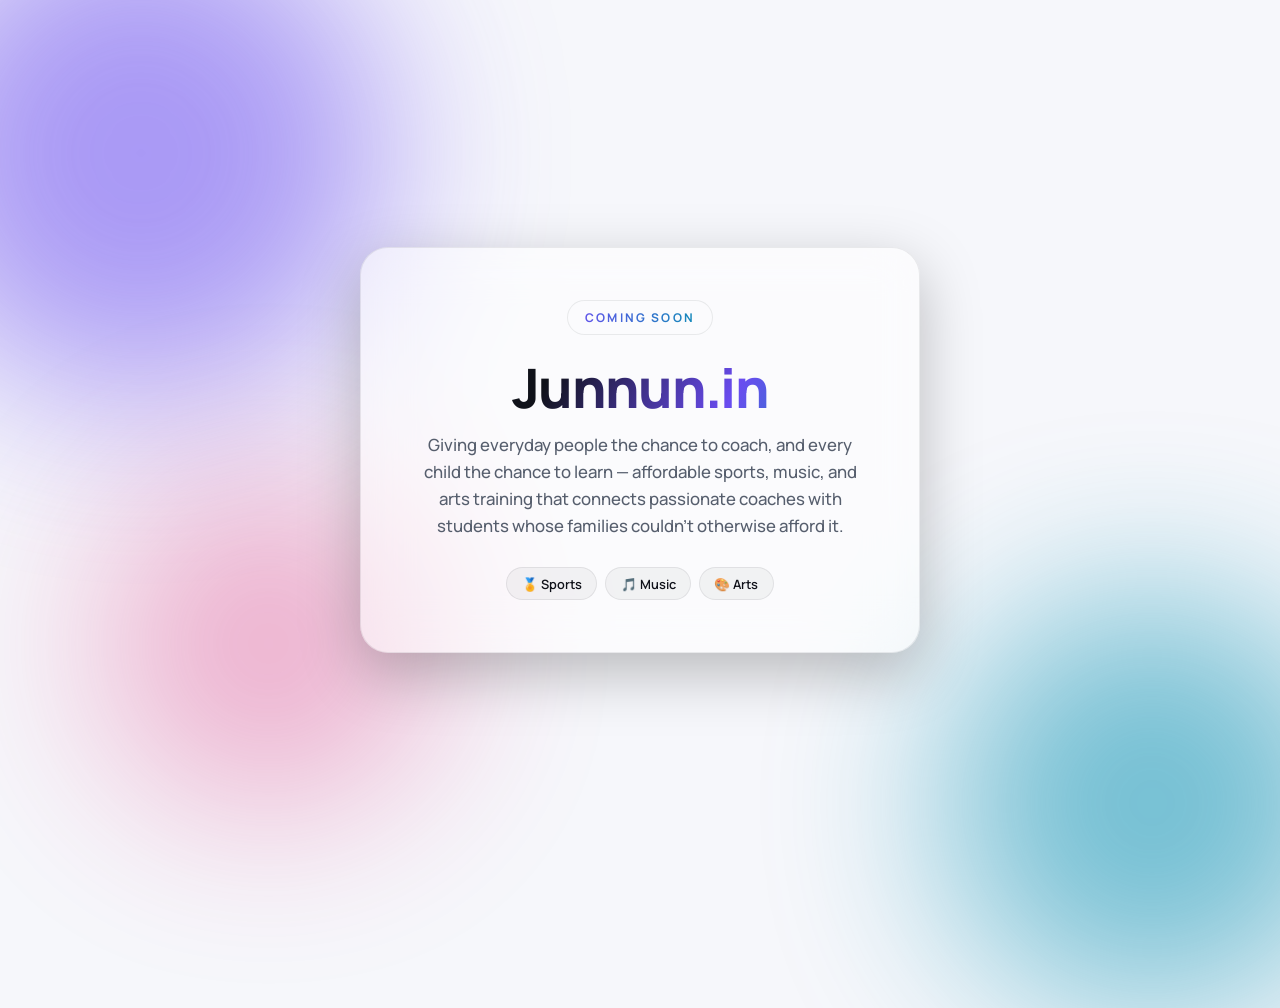
==== index.html @ a6060303 "Broaden mission statement to include coach opportunity, not just student access" ====
<!DOCTYPE html>
<html lang="en">
<head>
<meta charset="UTF-8">
<meta name="viewport" content="width=device-width, initial-scale=1.0">
<title>Junnun.in — Coming Soon</title>
<meta name="description" content="Junnun.in connects coaches with students for affordable sports, music, and arts training — making quality coaching accessible for every child.">
<link rel="preconnect" href="https://fonts.googleapis.com">
<link rel="preconnect" href="https://fonts.gstatic.com" crossorigin>
<link href="https://fonts.googleapis.com/css2?family=Manrope:wght@400;500;600;700;800&display=swap" rel="stylesheet">
<style>
  :root {
    --bg: #08090d;
    --fg: #f5f6fa;
    --muted: #9aa0ae;
    --card-bg: rgba(255, 255, 255, 0.05);
    --card-border: rgba(255, 255, 255, 0.12);
    --accent-a: #7c5cff;
    --accent-b: #22d3ee;
    --accent-c: #f472b6;
  }

  @media (prefers-color-scheme: light) {
    :root {
      --bg: #f6f7fb;
      --fg: #10121a;
      --muted: #565e6d;
      --card-bg: rgba(255, 255, 255, 0.55);
      --card-border: rgba(16, 18, 26, 0.08);
      --accent-a: #6a4cf0;
      --accent-b: #0891b2;
      --accent-c: #db2777;
    }
  }

  * { box-sizing: border-box; margin: 0; padding: 0; }

  html, body {
    height: 100%;
  }

  body {
    position: relative;
    overflow: hidden;
    display: flex;
    align-items: center;
    justify-content: center;
    min-height: 100vh;
    background: var(--bg);
    color: var(--fg);
    font-family: "Manrope", -apple-system, BlinkMacSystemFont, "Segoe UI", Roboto, Helvetica, Arial, sans-serif;
    text-align: center;
    padding: 2rem;
  }

  .blob {
    position: absolute;
    border-radius: 50%;
    filter: blur(90px);
    opacity: 0.55;
    z-index: 0;
    animation: float 18s ease-in-out infinite;
  }

  .blob-1 {
    width: 38vw;
    height: 38vw;
    top: -10%;
    left: -8%;
    background: var(--accent-a);
    animation-delay: 0s;
  }

  .blob-2 {
    width: 32vw;
    height: 32vw;
    bottom: -12%;
    right: -6%;
    background: var(--accent-b);
    animation-delay: -6s;
  }

  .blob-3 {
    width: 26vw;
    height: 26vw;
    bottom: 10%;
    left: 8%;
    background: var(--accent-c);
    animation-delay: -12s;
    opacity: 0.35;
  }

  @keyframes float {
    0%, 100% { transform: translate(0, 0) scale(1); }
    33% { transform: translate(4%, 6%) scale(1.08); }
    66% { transform: translate(-3%, -4%) scale(0.95); }
  }

  .card {
    position: relative;
    z-index: 1;
    max-width: 560px;
    width: 100%;
    padding: clamp(2rem, 5vw, 3.25rem);
    border-radius: 28px;
    background: var(--card-bg);
    border: 1px solid var(--card-border);
    backdrop-filter: blur(24px);
    -webkit-backdrop-filter: blur(24px);
    box-shadow: 0 20px 60px rgba(0, 0, 0, 0.25);
  }

  .badge {
    display: inline-block;
    font-size: 0.75rem;
    font-weight: 700;
    letter-spacing: 0.18em;
    text-transform: uppercase;
    color: var(--fg);
    background: linear-gradient(90deg, var(--accent-a), var(--accent-b));
    -webkit-background-clip: text;
    background-clip: text;
    -webkit-text-fill-color: transparent;
    border: 1px solid var(--card-border);
    border-radius: 999px;
    padding: 0.5rem 1.1rem;
    margin-bottom: 1.5rem;
  }

  h1 {
    font-size: clamp(2.2rem, 6vw, 3.4rem);
    font-weight: 800;
    letter-spacing: -0.03em;
    line-height: 1.05;
    background: linear-gradient(120deg, var(--fg) 30%, var(--accent-a) 70%, var(--accent-b) 100%);
    -webkit-background-clip: text;
    background-clip: text;
    -webkit-text-fill-color: transparent;
    margin-bottom: 1rem;
  }

  .tagline {
    font-size: clamp(0.95rem, 2vw, 1.05rem);
    font-weight: 500;
    color: var(--muted);
    line-height: 1.6;
    max-width: 440px;
    margin: 0 auto 1.75rem;
  }

  .tags {
    display: flex;
    flex-wrap: wrap;
    gap: 0.5rem;
    justify-content: center;
  }

  .tag {
    font-size: 0.8rem;
    font-weight: 600;
    color: var(--fg);
    border: 1px solid var(--card-border);
    background: rgba(127, 127, 127, 0.08);
    border-radius: 999px;
    padding: 0.4rem 0.9rem;
  }
</style>
</head>
<body>
  <div class="blob blob-1"></div>
  <div class="blob blob-2"></div>
  <div class="blob blob-3"></div>

  <div class="card">
    <span class="badge">Coming Soon</span>
    <h1>Junnun.in</h1>
    <p class="tagline">
      Giving everyday people the chance to coach, and every child the chance to learn —
      affordable sports, music, and arts training that connects passionate coaches with
      students whose families couldn't otherwise afford it.
    </p>
    <div class="tags">
      <span class="tag">🏅 Sports</span>
      <span class="tag">🎵 Music</span>
      <span class="tag">🎨 Arts</span>
    </div>
  </div>
</body>
</html>
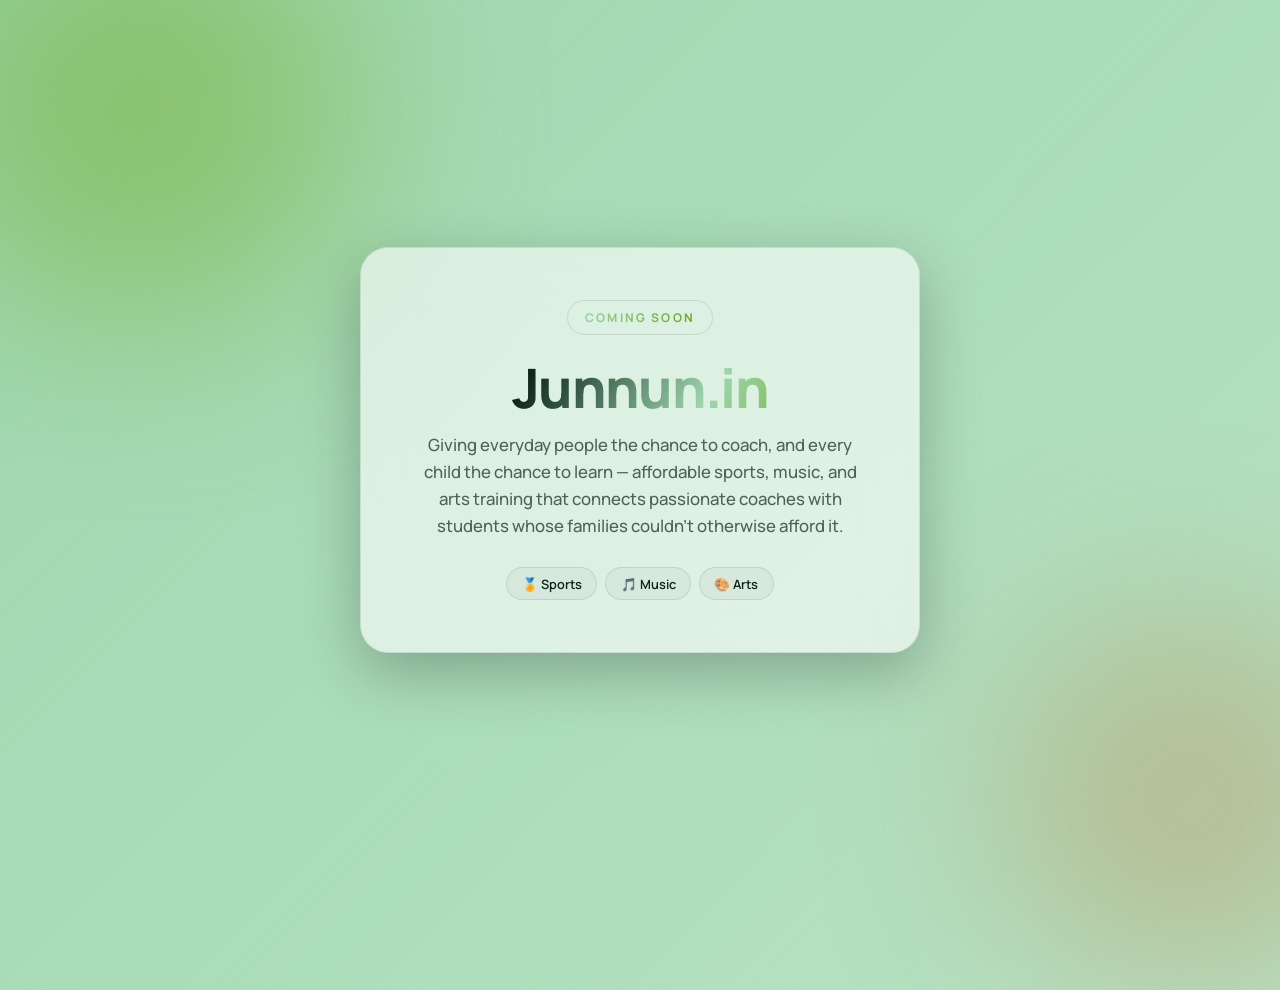
==== commit 687b887a: "Replace generic purple/pink palette with animated teal-green gradient" ====
--- a/index.html
+++ b/index.html
@@ -10,26 +10,30 @@
 <link href="https://fonts.googleapis.com/css2?family=Manrope:wght@400;500;600;700;800&display=swap" rel="stylesheet">
 <style>
   :root {
-    --bg: #08090d;
-    --fg: #f5f6fa;
-    --muted: #9aa0ae;
+    --bg-1: #03130f;
+    --bg-2: #0a3a2c;
+    --bg-3: #0f5c46;
+    --bg-4: #1a8f63;
+    --lime: #c3f53c;
+    --gold: #f2b705;
+    --fg: #f4faf6;
+    --muted: #9db8ab;
     --card-bg: rgba(255, 255, 255, 0.05);
-    --card-border: rgba(255, 255, 255, 0.12);
-    --accent-a: #7c5cff;
-    --accent-b: #22d3ee;
-    --accent-c: #f472b6;
+    --card-border: rgba(255, 255, 255, 0.14);
   }
 
   @media (prefers-color-scheme: light) {
     :root {
-      --bg: #f6f7fb;
-      --fg: #10121a;
-      --muted: #565e6d;
-      --card-bg: rgba(255, 255, 255, 0.55);
-      --card-border: rgba(16, 18, 26, 0.08);
-      --accent-a: #6a4cf0;
-      --accent-b: #0891b2;
-      --accent-c: #db2777;
+      --bg-1: #eef8f1;
+      --bg-2: #d8f0df;
+      --bg-3: #bfe6cc;
+      --bg-4: #9ed6ae;
+      --lime: #65a30d;
+      --gold: #b45309;
+      --fg: #0b2318;
+      --muted: #4c6357;
+      --card-bg: rgba(255, 255, 255, 0.6);
+      --card-border: rgba(11, 36, 27, 0.1);
     }
   }
 
@@ -46,54 +50,53 @@
     align-items: center;
     justify-content: center;
     min-height: 100vh;
-    background: var(--bg);
+    background: linear-gradient(-45deg, var(--bg-1), var(--bg-2), var(--bg-3), var(--bg-4));
+    background-size: 400% 400%;
+    animation: gradientFlow 16s ease infinite;
     color: var(--fg);
     font-family: "Manrope", -apple-system, BlinkMacSystemFont, "Segoe UI", Roboto, Helvetica, Arial, sans-serif;
     text-align: center;
     padding: 2rem;
   }
 
+  @keyframes gradientFlow {
+    0% { background-position: 0% 50%; }
+    50% { background-position: 100% 50%; }
+    100% { background-position: 0% 50%; }
+  }
+
   .blob {
     position: absolute;
     border-radius: 50%;
-    filter: blur(90px);
-    opacity: 0.55;
+    filter: blur(100px);
+    opacity: 0.4;
     z-index: 0;
-    animation: float 18s ease-in-out infinite;
+    animation: float 20s ease-in-out infinite;
   }
 
   .blob-1 {
-    width: 38vw;
-    height: 38vw;
-    top: -10%;
-    left: -8%;
-    background: var(--accent-a);
+    width: 34vw;
+    height: 34vw;
+    top: -12%;
+    left: -6%;
+    background: var(--lime);
     animation-delay: 0s;
   }
 
   .blob-2 {
-    width: 32vw;
-    height: 32vw;
-    bottom: -12%;
-    right: -6%;
-    background: var(--accent-b);
-    animation-delay: -6s;
-  }
-
-  .blob-3 {
-    width: 26vw;
-    height: 26vw;
-    bottom: 10%;
-    left: 8%;
-    background: var(--accent-c);
-    animation-delay: -12s;
-    opacity: 0.35;
+    width: 30vw;
+    height: 30vw;
+    bottom: -10%;
+    right: -8%;
+    background: var(--gold);
+    opacity: 0.25;
+    animation-delay: -8s;
   }
 
   @keyframes float {
     0%, 100% { transform: translate(0, 0) scale(1); }
-    33% { transform: translate(4%, 6%) scale(1.08); }
-    66% { transform: translate(-3%, -4%) scale(0.95); }
+    33% { transform: translate(5%, 7%) scale(1.1); }
+    66% { transform: translate(-4%, -5%) scale(0.93); }
   }
 
   .card {
@@ -117,7 +120,7 @@
     letter-spacing: 0.18em;
     text-transform: uppercase;
     color: var(--fg);
-    background: linear-gradient(90deg, var(--accent-a), var(--accent-b));
+    background: linear-gradient(90deg, var(--bg-4), var(--lime));
     -webkit-background-clip: text;
     background-clip: text;
     -webkit-text-fill-color: transparent;
@@ -132,7 +135,7 @@
     font-weight: 800;
     letter-spacing: -0.03em;
     line-height: 1.05;
-    background: linear-gradient(120deg, var(--fg) 30%, var(--accent-a) 70%, var(--accent-b) 100%);
+    background: linear-gradient(120deg, var(--fg) 25%, var(--bg-4) 65%, var(--lime) 100%);
     -webkit-background-clip: text;
     background-clip: text;
     -webkit-text-fill-color: transparent;
@@ -169,7 +172,6 @@
 <body>
   <div class="blob blob-1"></div>
   <div class="blob blob-2"></div>
-  <div class="blob blob-3"></div>
 
   <div class="card">
     <span class="badge">Coming Soon</span>
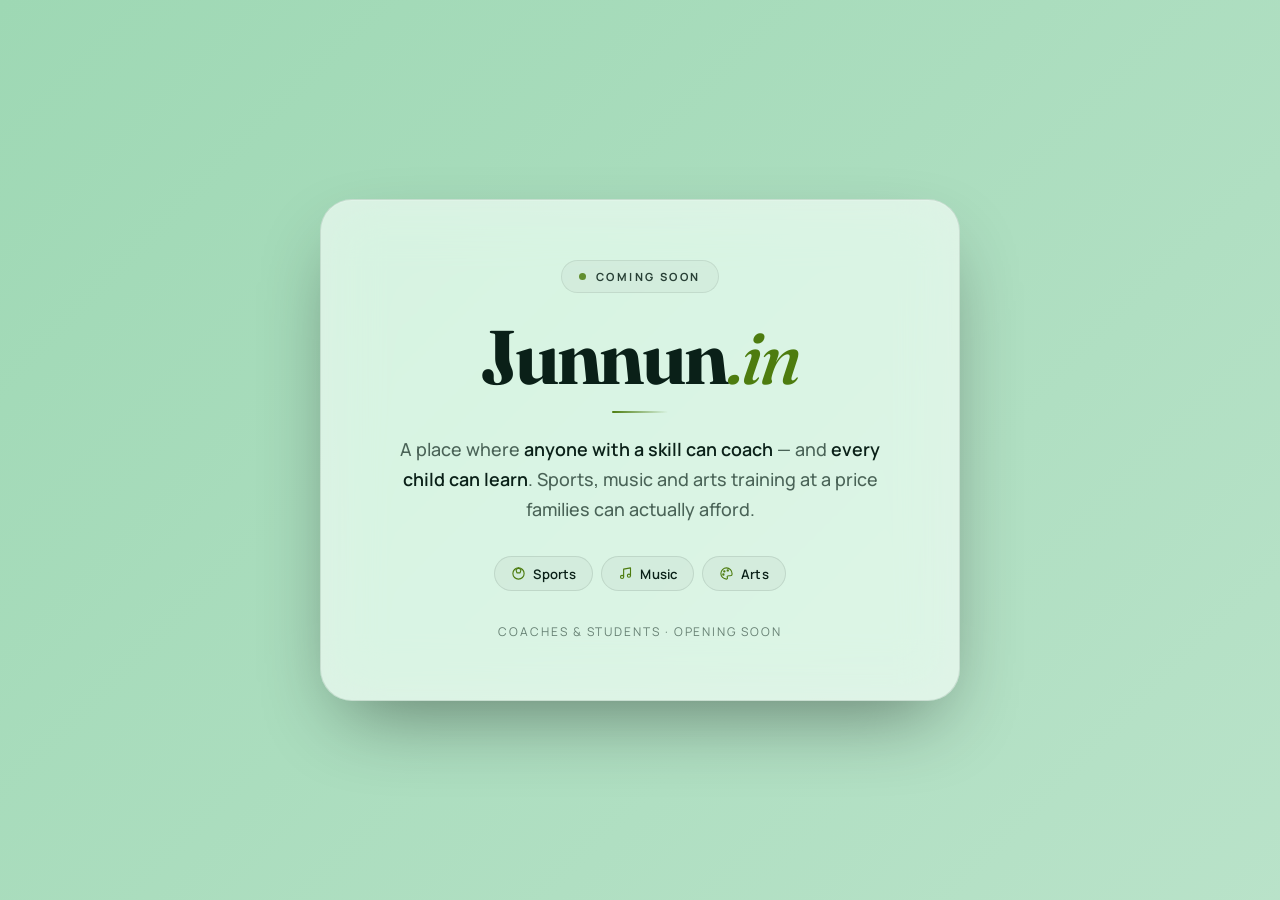
==== commit c3fd4224: "Redesign: drifting sports/music/art scene layer + refined coming-soon card" ====
--- a/index.html
+++ b/index.html
@@ -4,188 +4,227 @@
 <meta charset="UTF-8">
 <meta name="viewport" content="width=device-width, initial-scale=1.0">
 <title>Junnun.in — Coming Soon</title>
-<meta name="description" content="Junnun.in connects coaches with students for affordable sports, music, and arts training — making quality coaching accessible for every child.">
+<meta name="description" content="Junnun.in connects everyday coaches with children for affordable sports, music and arts training — quality coaching within every family's reach.">
 <link rel="preconnect" href="https://fonts.googleapis.com">
 <link rel="preconnect" href="https://fonts.gstatic.com" crossorigin>
-<link href="https://fonts.googleapis.com/css2?family=Manrope:wght@400;500;600;700;800&display=swap" rel="stylesheet">
+<link href="https://fonts.googleapis.com/css2?family=Fraunces:opsz,wght@9..144,500;9..144,700&family=Manrope:wght@400;500;600;700&display=swap" rel="stylesheet">
 <style>
-  :root {
-    --bg-1: #03130f;
-    --bg-2: #0a3a2c;
-    --bg-3: #0f5c46;
-    --bg-4: #1a8f63;
-    --lime: #c3f53c;
-    --gold: #f2b705;
-    --fg: #f4faf6;
-    --muted: #9db8ab;
-    --card-bg: rgba(255, 255, 255, 0.05);
-    --card-border: rgba(255, 255, 255, 0.14);
-  }
-
-  @media (prefers-color-scheme: light) {
-    :root {
-      --bg-1: #eef8f1;
-      --bg-2: #d8f0df;
-      --bg-3: #bfe6cc;
-      --bg-4: #9ed6ae;
-      --lime: #65a30d;
-      --gold: #b45309;
-      --fg: #0b2318;
-      --muted: #4c6357;
-      --card-bg: rgba(255, 255, 255, 0.6);
-      --card-border: rgba(11, 36, 27, 0.1);
+  :root{
+    --deep:#04140f; --mid:#0b3527; --sea:#125c44; --grass:#1d9166;
+    --lime:#c9f24a; --sand:#f6d98a; --cream:#f3faf5;
+    --fg:#f3faf5; --muted:#a7c4b6;
+    --glass:rgba(255,255,255,.055); --edge:rgba(255,255,255,.13);
+    --ink:rgba(255,255,255,.9);
+  }
+  @media (prefers-color-scheme:light){
+    :root{
+      --deep:#f2faf4; --mid:#dff2e5; --sea:#c2e6d0; --grass:#9ed8b4;
+      --lime:#4d7c0f; --sand:#b45309; --cream:#0a2018;
+      --fg:#0a2018; --muted:#4a6357;
+      --glass:rgba(255,255,255,.62); --edge:rgba(10,32,24,.1);
+      --ink:rgba(10,32,24,.55);
     }
   }
-
-  * { box-sizing: border-box; margin: 0; padding: 0; }
-
-  html, body {
-    height: 100%;
-  }
-
-  body {
-    position: relative;
-    overflow: hidden;
-    display: flex;
-    align-items: center;
-    justify-content: center;
-    min-height: 100vh;
-    background: linear-gradient(-45deg, var(--bg-1), var(--bg-2), var(--bg-3), var(--bg-4));
-    background-size: 400% 400%;
-    animation: gradientFlow 16s ease infinite;
-    color: var(--fg);
-    font-family: "Manrope", -apple-system, BlinkMacSystemFont, "Segoe UI", Roboto, Helvetica, Arial, sans-serif;
-    text-align: center;
-    padding: 2rem;
-  }
-
-  @keyframes gradientFlow {
-    0% { background-position: 0% 50%; }
-    50% { background-position: 100% 50%; }
-    100% { background-position: 0% 50%; }
-  }
-
-  .blob {
-    position: absolute;
-    border-radius: 50%;
-    filter: blur(100px);
-    opacity: 0.4;
-    z-index: 0;
-    animation: float 20s ease-in-out infinite;
-  }
-
-  .blob-1 {
-    width: 34vw;
-    height: 34vw;
-    top: -12%;
-    left: -6%;
-    background: var(--lime);
-    animation-delay: 0s;
-  }
-
-  .blob-2 {
-    width: 30vw;
-    height: 30vw;
-    bottom: -10%;
-    right: -8%;
-    background: var(--gold);
-    opacity: 0.25;
-    animation-delay: -8s;
-  }
-
-  @keyframes float {
-    0%, 100% { transform: translate(0, 0) scale(1); }
-    33% { transform: translate(5%, 7%) scale(1.1); }
-    66% { transform: translate(-4%, -5%) scale(0.93); }
-  }
-
-  .card {
-    position: relative;
-    z-index: 1;
-    max-width: 560px;
-    width: 100%;
-    padding: clamp(2rem, 5vw, 3.25rem);
-    border-radius: 28px;
-    background: var(--card-bg);
-    border: 1px solid var(--card-border);
-    backdrop-filter: blur(24px);
-    -webkit-backdrop-filter: blur(24px);
-    box-shadow: 0 20px 60px rgba(0, 0, 0, 0.25);
-  }
-
-  .badge {
-    display: inline-block;
-    font-size: 0.75rem;
-    font-weight: 700;
-    letter-spacing: 0.18em;
-    text-transform: uppercase;
-    color: var(--fg);
-    background: linear-gradient(90deg, var(--bg-4), var(--lime));
-    -webkit-background-clip: text;
-    background-clip: text;
-    -webkit-text-fill-color: transparent;
-    border: 1px solid var(--card-border);
-    border-radius: 999px;
-    padding: 0.5rem 1.1rem;
-    margin-bottom: 1.5rem;
-  }
-
-  h1 {
-    font-size: clamp(2.2rem, 6vw, 3.4rem);
-    font-weight: 800;
-    letter-spacing: -0.03em;
-    line-height: 1.05;
-    background: linear-gradient(120deg, var(--fg) 25%, var(--bg-4) 65%, var(--lime) 100%);
-    -webkit-background-clip: text;
-    background-clip: text;
-    -webkit-text-fill-color: transparent;
-    margin-bottom: 1rem;
-  }
-
-  .tagline {
-    font-size: clamp(0.95rem, 2vw, 1.05rem);
-    font-weight: 500;
-    color: var(--muted);
-    line-height: 1.6;
-    max-width: 440px;
-    margin: 0 auto 1.75rem;
-  }
-
-  .tags {
-    display: flex;
-    flex-wrap: wrap;
-    gap: 0.5rem;
-    justify-content: center;
-  }
-
-  .tag {
-    font-size: 0.8rem;
-    font-weight: 600;
-    color: var(--fg);
-    border: 1px solid var(--card-border);
-    background: rgba(127, 127, 127, 0.08);
-    border-radius: 999px;
-    padding: 0.4rem 0.9rem;
+  *{box-sizing:border-box;margin:0;padding:0}
+  html,body{height:100%}
+  body{
+    position:relative; overflow:hidden; min-height:100vh;
+    display:flex; align-items:center; justify-content:center; padding:1.5rem;
+    background:linear-gradient(-45deg,var(--deep),var(--mid),var(--sea),var(--grass));
+    background-size:400% 400%; animation:flow 22s ease infinite;
+    color:var(--fg); font-family:"Manrope",system-ui,-apple-system,"Segoe UI",sans-serif;
+    text-align:center;
+  }
+  @keyframes flow{0%,100%{background-position:0% 50%}50%{background-position:100% 50%}}
+
+  /* ---- drifting scene layer ---- */
+  .scene{position:absolute;inset:0;z-index:0;pointer-events:none;overflow:hidden}
+  .drift{
+    position:absolute; left:100%; color:var(--ink); opacity:0;
+    animation-name:drift; animation-timing-function:linear; animation-iteration-count:infinite;
+    will-change:transform,opacity;
+  }
+  .drift svg{display:block;width:100%;height:100%;
+    fill:none;stroke:currentColor;stroke-width:1.6;stroke-linecap:round;stroke-linejoin:round}
+  @keyframes drift{
+    0%  {transform:translate(0,0) rotate(0deg); opacity:0}
+    8%  {opacity:.5}
+    50% {transform:translate(-55vw,-22px) rotate(6deg)}
+    92% {opacity:.5}
+    100%{transform:translate(-118vw,0) rotate(-4deg); opacity:0}
+  }
+  /* larger story vignettes read as scenes, not clutter */
+  .vignette{opacity:0;stroke-width:1.25}
+  .vignette svg{stroke-width:1.25}
+
+  /* ---- card ---- */
+  .card{
+    position:relative;z-index:2;width:100%;max-width:640px;
+    padding:clamp(2.25rem,5.5vw,3.75rem) clamp(1.5rem,5vw,3.25rem);
+    border-radius:32px;background:var(--glass);border:1px solid var(--edge);
+    backdrop-filter:blur(28px) saturate(140%);-webkit-backdrop-filter:blur(28px) saturate(140%);
+    box-shadow:0 32px 80px -24px rgba(0,0,0,.45), inset 0 1px 0 rgba(255,255,255,.14);
+    animation:rise .9s cubic-bezier(.2,.7,.2,1) both;
+  }
+  @keyframes rise{from{opacity:0;transform:translateY(22px) scale(.985)}to{opacity:1;transform:none}}
+
+  .eyebrow{
+    display:inline-flex;align-items:center;gap:.6rem;
+    font-size:.7rem;font-weight:700;letter-spacing:.22em;text-transform:uppercase;
+    color:var(--fg);opacity:.85;
+    border:1px solid var(--edge);border-radius:999px;padding:.5rem 1.05rem;margin-bottom:1.75rem;
+    background:rgba(127,127,127,.07);
+  }
+  .dot{width:7px;height:7px;border-radius:50%;background:var(--lime);
+    box-shadow:0 0 0 0 color-mix(in srgb,var(--lime) 60%,transparent);animation:pulse 2.4s ease-out infinite}
+  @keyframes pulse{0%{box-shadow:0 0 0 0 color-mix(in srgb,var(--lime) 55%,transparent)}
+    70%{box-shadow:0 0 0 11px transparent}100%{box-shadow:0 0 0 0 transparent}}
+
+  h1{
+    font-family:"Fraunces",Georgia,serif;font-weight:700;
+    font-size:clamp(2.6rem,8.5vw,4.75rem);line-height:.95;letter-spacing:-.035em;
+    margin-bottom:1.1rem;
+  }
+  h1 .dotin{color:var(--lime);font-style:italic;font-weight:500}
+
+  .rule{width:56px;height:2px;margin:0 auto 1.35rem;border-radius:2px;
+    background:linear-gradient(90deg,var(--lime),transparent)}
+
+  .tagline{
+    font-size:clamp(1rem,2.2vw,1.12rem);font-weight:500;line-height:1.68;
+    color:var(--muted);max-width:30rem;margin:0 auto 2rem;
+  }
+  .tagline b{color:var(--fg);font-weight:600}
+
+  .tags{display:flex;flex-wrap:wrap;gap:.5rem;justify-content:center;margin-bottom:2rem}
+  .tag{
+    display:inline-flex;align-items:center;gap:.45rem;
+    font-size:.82rem;font-weight:600;letter-spacing:.01em;
+    border:1px solid var(--edge);border-radius:999px;padding:.46rem 1rem;
+    background:rgba(127,127,127,.07);transition:transform .25s,border-color .25s;
+  }
+  .tag:hover{transform:translateY(-2px);border-color:var(--lime)}
+  .tag svg{width:15px;height:15px;fill:none;stroke:var(--lime);stroke-width:1.8;
+    stroke-linecap:round;stroke-linejoin:round}
+
+  .foot{font-size:.75rem;letter-spacing:.16em;text-transform:uppercase;
+    color:var(--muted);opacity:.8}
+
+  @media (prefers-reduced-motion:reduce){
+    body,.drift,.dot,.card{animation:none!important}
+    .drift{opacity:.35}
   }
 </style>
 </head>
 <body>
-  <div class="blob blob-1"></div>
-  <div class="blob blob-2"></div>
-
-  <div class="card">
-    <span class="badge">Coming Soon</span>
-    <h1>Junnun.in</h1>
-    <p class="tagline">
-      Giving everyday people the chance to coach, and every child the chance to learn —
-      affordable sports, music, and arts training that connects passionate coaches with
-      students whose families couldn't otherwise afford it.
-    </p>
-    <div class="tags">
-      <span class="tag">🏅 Sports</span>
-      <span class="tag">🎵 Music</span>
-      <span class="tag">🎨 Arts</span>
-    </div>
-  </div>
+
+<div class="scene" aria-hidden="true">
+  <!-- ═══ SPORTS ═══ -->
+  <!-- football -->
+  <div class="drift" style="top:12%;width:56px;height:56px;animation-duration:34s;animation-delay:-2s">
+    <svg viewBox="0 0 40 40"><circle cx="20" cy="20" r="16"/><path d="M20 8l6 4.5-2.3 7h-7.4l-2.3-7L20 8zM6.5 15.5l7.5 2M33.5 15.5l-7.5 2M12 31l4.3-6.5M28 31l-4.3-6.5"/></svg>
+  </div>
+  <!-- badminton racket + shuttle -->
+  <div class="drift" style="top:63%;width:62px;height:62px;animation-duration:41s;animation-delay:-9s">
+    <svg viewBox="0 0 40 40"><ellipse cx="14" cy="13" rx="9" ry="11"/><path d="M8 8l12 10M20 8L8 18M14 24l6 9"/><path d="M30 26l4-4 3 5-4 3z"/><path d="M30 26l-3 3"/></svg>
+  </div>
+  <!-- cricket bat + ball -->
+  <div class="drift" style="top:34%;width:52px;height:52px;animation-duration:47s;animation-delay:-22s">
+    <svg viewBox="0 0 40 40"><path d="M24 6l6 6-13 15-6-6z"/><path d="M11 21l-5 6 4 4 6-5"/><circle cx="31" cy="30" r="5"/><path d="M28 27.5c2 1.5 3.5 3.5 4 6"/></svg>
+  </div>
+  <!-- trophy -->
+  <div class="drift" style="top:80%;width:46px;height:46px;animation-duration:38s;animation-delay:-30s">
+    <svg viewBox="0 0 40 40"><path d="M13 7h14v9a7 7 0 01-14 0z"/><path d="M13 10H8v3a5 5 0 005 5M27 10h5v3a5 5 0 01-5 5"/><path d="M20 23v6M14 33h12l-1.5-4h-9z"/></svg>
+  </div>
+
+  <!-- ═══ MUSIC ═══ -->
+  <!-- guitar -->
+  <div class="drift" style="top:22%;width:50px;height:50px;animation-duration:44s;animation-delay:-14s">
+    <svg viewBox="0 0 40 40"><path d="M17 20a7 7 0 108 8c1-3 4-3 5-6s-2-5-5-4-3 4-6 5a7 7 0 00-2-3z" transform="rotate(-12 20 22)"/><circle cx="17.5" cy="25.5" r="3"/><path d="M27 15l6-6M31 7l3 3"/></svg>
+  </div>
+  <!-- tabla / drum -->
+  <div class="drift" style="top:47%;width:46px;height:46px;animation-duration:36s;animation-delay:-26s">
+    <svg viewBox="0 0 40 40"><ellipse cx="20" cy="13" rx="11" ry="5"/><path d="M9 13v12c0 3 5 5 11 5s11-2 11-5V13"/><path d="M13 17.5v10M27 17.5v10M20 18.5v11"/></svg>
+  </div>
+  <!-- music notes -->
+  <div class="drift" style="top:72%;width:40px;height:40px;animation-duration:31s;animation-delay:-5s">
+    <svg viewBox="0 0 40 40"><path d="M15 27V10l14-3v17"/><ellipse cx="11.5" cy="28" rx="4" ry="3.2"/><ellipse cx="25.5" cy="25" rx="4" ry="3.2"/><path d="M15 15l14-3"/></svg>
+  </div>
+  <!-- flute -->
+  <div class="drift" style="top:6%;width:58px;height:58px;animation-duration:49s;animation-delay:-38s">
+    <svg viewBox="0 0 40 40"><path d="M6 25L31 12a3 3 0 013 5L11 29a3 3 0 01-5-4z"/><circle cx="15" cy="23" r="1.2"/><circle cx="20" cy="20.5" r="1.2"/><circle cx="25" cy="18" r="1.2"/></svg>
+  </div>
+
+  <!-- ═══ ART ═══ -->
+  <!-- palette -->
+  <div class="drift" style="top:55%;width:48px;height:48px;animation-duration:42s;animation-delay:-17s">
+    <svg viewBox="0 0 40 40"><path d="M20 5a15 15 0 000 30c3 0 3-3 2-5s1-4 4-4h4a5 5 0 005-5C35 12 28 5 20 5z"/><circle cx="14" cy="13" r="1.8"/><circle cx="24" cy="11" r="1.8"/><circle cx="11" cy="22" r="1.8"/><circle cx="29" cy="18" r="1.8"/></svg>
+  </div>
+  <!-- brush + pencil -->
+  <div class="drift" style="top:88%;width:52px;height:52px;animation-duration:39s;animation-delay:-11s">
+    <svg viewBox="0 0 40 40"><path d="M8 32c0-4 2-6 5-6s5 2 5 5-3 5-7 5H8z"/><path d="M13 26L29 9a3 3 0 014 4L16 30"/><path d="M26 12l4 4"/></svg>
+  </div>
+  <!-- easel -->
+  <div class="drift" style="top:40%;width:50px;height:50px;animation-duration:53s;animation-delay:-44s">
+    <svg viewBox="0 0 40 40"><rect x="11" y="7" width="18" height="14" rx="1.5"/><path d="M20 21v12M12 35l8-8 8 8M14 29h12"/></svg>
+  </div>
+
+  <!-- ═══ SCENE: COACH TEACHING A CHILD ═══ -->
+  <div class="drift vignette" style="top:28%;width:120px;height:88px;animation-duration:58s;animation-delay:-6s">
+    <svg viewBox="0 0 120 88">
+      <!-- coach (taller, arm extended guiding) -->
+      <circle cx="34" cy="20" r="7"/>
+      <path d="M34 27v22M34 33l14 6M34 33l-9 8M34 49l-7 17M34 49l8 17"/>
+      <!-- cap brim -->
+      <path d="M27 17h14M41 17l5 1"/>
+      <!-- child (smaller, mirroring the motion) -->
+      <circle cx="79" cy="37" r="5.5"/>
+      <path d="M79 42.5v15M79 47l-10-6M79 47l8 5M79 57.5l-6 11M79 57.5l6 11"/>
+      <!-- ball between them -->
+      <circle cx="60" cy="45" r="5"/>
+      <!-- ground line -->
+      <path d="M14 70h92" stroke-dasharray="3 7"/>
+    </svg>
+  </div>
+
+  <!-- ═══ SCENE: CHILDREN COMPETING (race to the tape) ═══ -->
+  <div class="drift vignette" style="top:66%;width:140px;height:82px;animation-duration:62s;animation-delay:-34s">
+    <svg viewBox="0 0 140 82">
+      <!-- runner 1 -->
+      <circle cx="26" cy="20" r="5.5"/>
+      <path d="M26 25.5v14M26 30l-9 4M26 30l10-5M26 39.5l-9 13M26 39.5l9 9"/>
+      <!-- runner 2 -->
+      <circle cx="62" cy="24" r="5.5"/>
+      <path d="M62 29.5v13M62 33l-10 6M62 33l9-6M62 42.5l-8 12M62 42.5l10 10"/>
+      <!-- runner 3 -->
+      <circle cx="98" cy="19" r="5.5"/>
+      <path d="M98 24.5v14M98 29l-10 3M98 29l9-5M98 38.5l-7 14M98 38.5l10 8"/>
+      <!-- finish tape + flag -->
+      <path d="M128 12v52M128 14h10v7h-10"/>
+      <path d="M8 64h120" stroke-dasharray="3 7"/>
+    </svg>
+  </div>
+</div>
+
+<main class="card">
+  <span class="eyebrow"><span class="dot"></span>Coming Soon</span>
+
+  <h1>Junnun<span class="dotin">.in</span></h1>
+  <div class="rule"></div>
+
+  <p class="tagline">
+    A place where <b>anyone with a skill can coach</b> — and <b>every child can learn</b>.
+    Sports, music and arts training at a price families can actually afford.
+  </p>
+
+  <div class="tags">
+    <span class="tag"><svg viewBox="0 0 24 24"><circle cx="12" cy="12" r="9"/><path d="M12 3l4 3-1.5 5h-5L8 6z"/></svg>Sports</span>
+    <span class="tag"><svg viewBox="0 0 24 24"><path d="M9 17V5l11-2v12"/><circle cx="6.5" cy="17.5" r="2.5"/><circle cx="17.5" cy="15.5" r="2.5"/></svg>Music</span>
+    <span class="tag"><svg viewBox="0 0 24 24"><path d="M12 3a9 9 0 000 18c1.8 0 1.8-1.8 1.2-3s.6-2.4 2.4-2.4H18a3 3 0 003-3c0-5.4-4.2-9.6-9-9.6z"/><circle cx="8.5" cy="8.5" r="1"/><circle cx="14" cy="7" r="1"/><circle cx="7" cy="13.5" r="1"/></svg>Arts</span>
+  </div>
+
+  <p class="foot">Coaches &amp; Students · Opening soon</p>
+</main>
+
 </body>
 </html>
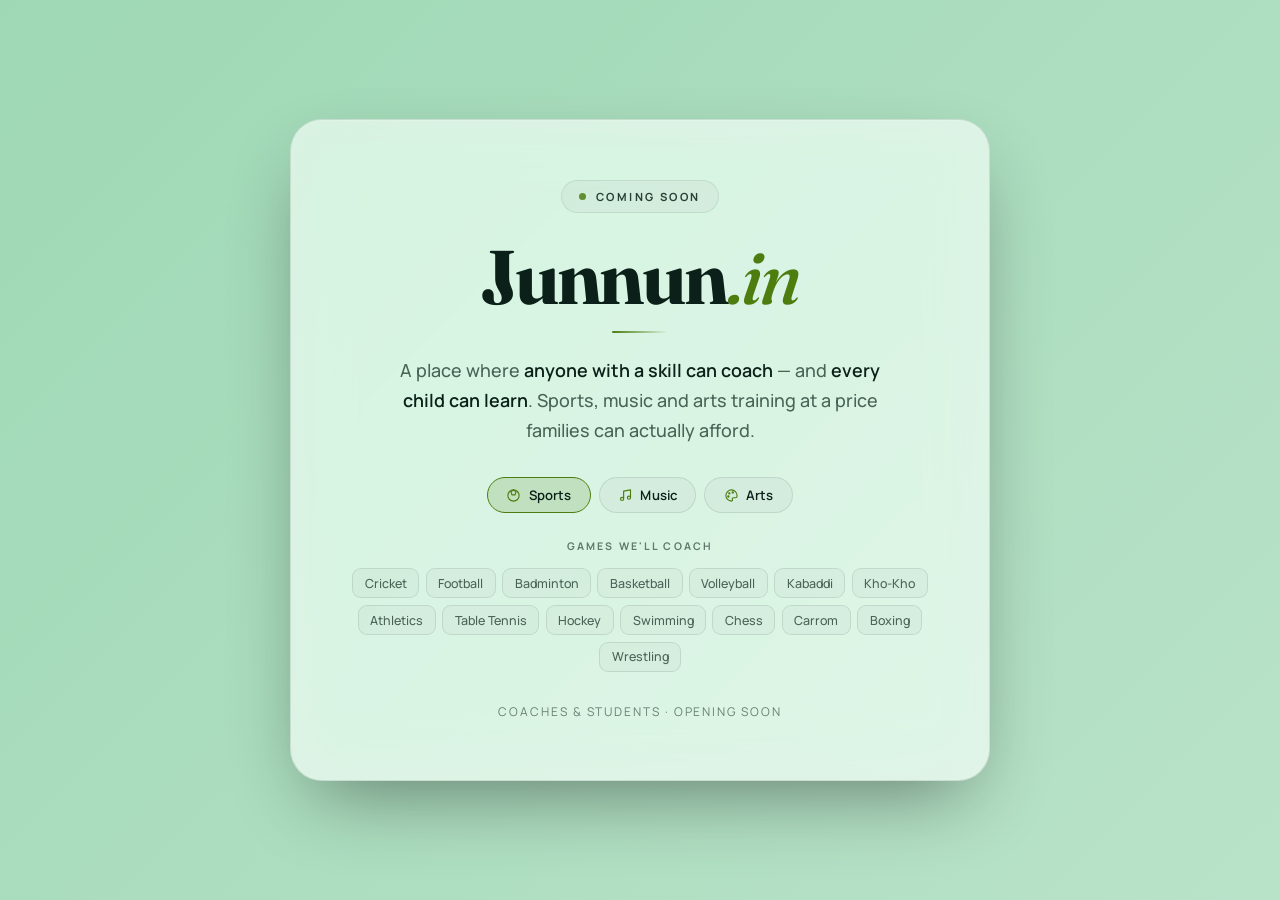
==== commit a96ee9ff: "Turn categories into interactive tabs with service catalogs" ====
--- a/index.html
+++ b/index.html
@@ -59,7 +59,7 @@
 
   /* ---- card ---- */
   .card{
-    position:relative;z-index:2;width:100%;max-width:640px;
+    position:relative;z-index:2;width:100%;max-width:700px;
     padding:clamp(2.25rem,5.5vw,3.75rem) clamp(1.5rem,5vw,3.25rem);
     border-radius:32px;background:var(--glass);border:1px solid var(--edge);
     backdrop-filter:blur(28px) saturate(140%);-webkit-backdrop-filter:blur(28px) saturate(140%);
@@ -96,16 +96,37 @@
   }
   .tagline b{color:var(--fg);font-weight:600}
 
-  .tags{display:flex;flex-wrap:wrap;gap:.5rem;justify-content:center;margin-bottom:2rem}
-  .tag{
-    display:inline-flex;align-items:center;gap:.45rem;
-    font-size:.82rem;font-weight:600;letter-spacing:.01em;
-    border:1px solid var(--edge);border-radius:999px;padding:.46rem 1rem;
-    background:rgba(127,127,127,.07);transition:transform .25s,border-color .25s;
-  }
-  .tag:hover{transform:translateY(-2px);border-color:var(--lime)}
-  .tag svg{width:15px;height:15px;fill:none;stroke:var(--lime);stroke-width:1.8;
+  .tabs{display:flex;flex-wrap:wrap;gap:.5rem;justify-content:center;margin-bottom:1.6rem}
+  .tab{
+    display:inline-flex;align-items:center;gap:.45rem;cursor:pointer;
+    font:inherit;font-size:.82rem;font-weight:600;letter-spacing:.01em;color:var(--fg);
+    border:1px solid var(--edge);border-radius:999px;padding:.5rem 1.15rem;
+    background:rgba(127,127,127,.07);
+    transition:transform .25s,border-color .25s,background .25s;
+  }
+  .tab:hover{transform:translateY(-2px);border-color:var(--lime)}
+  .tab[aria-selected="true"]{
+    border-color:var(--lime);
+    background:color-mix(in srgb,var(--lime) 17%,transparent);
+  }
+  .tab svg{width:15px;height:15px;fill:none;stroke:var(--lime);stroke-width:1.8;
     stroke-linecap:round;stroke-linejoin:round}
+
+  .panel{display:none}
+  .panel.on{display:block;animation:fade .45s cubic-bezier(.2,.7,.2,1) both}
+  @keyframes fade{from{opacity:0;transform:translateY(9px)}to{opacity:1;transform:none}}
+  .panel h2{
+    font-size:.66rem;font-weight:700;letter-spacing:.2em;text-transform:uppercase;
+    color:var(--muted);margin-bottom:.95rem;opacity:.85;
+  }
+  .chips{display:flex;flex-wrap:wrap;gap:.4rem;justify-content:center;margin-bottom:1.9rem}
+  .chip{
+    font-size:.78rem;font-weight:500;color:var(--muted);
+    border:1px solid var(--edge);border-radius:9px;padding:.36rem .72rem;
+    background:rgba(127,127,127,.05);
+    transition:color .22s,border-color .22s,background .22s;
+  }
+  .chip:hover{color:var(--fg);border-color:var(--lime);background:rgba(127,127,127,.1)}
 
   .foot{font-size:.75rem;letter-spacing:.16em;text-transform:uppercase;
     color:var(--muted);opacity:.8}
@@ -137,6 +158,15 @@
     <svg viewBox="0 0 40 40"><path d="M13 7h14v9a7 7 0 01-14 0z"/><path d="M13 10H8v3a5 5 0 005 5M27 10h5v3a5 5 0 01-5 5"/><path d="M20 23v6M14 33h12l-1.5-4h-9z"/></svg>
   </div>
 
+  <!-- basketball -->
+  <div class="drift" style="top:17%;width:44px;height:44px;animation-duration:37s;animation-delay:-19s">
+    <svg viewBox="0 0 40 40"><circle cx="20" cy="20" r="16"/><path d="M20 4v32M4 20h32M9 9c6 5 6 17 0 22M31 9c-6 5-6 17 0 22"/></svg>
+  </div>
+  <!-- medal -->
+  <div class="drift" style="top:3%;width:40px;height:40px;animation-duration:45s;animation-delay:-28s">
+    <svg viewBox="0 0 40 40"><path d="M14 5l6 11M26 5l-6 11"/><circle cx="20" cy="25" r="10"/><path d="M20 20l1.8 3.6 4 .6-2.9 2.8.7 4-3.6-1.9-3.6 1.9.7-4-2.9-2.8 4-.6z"/></svg>
+  </div>
+
   <!-- ═══ MUSIC ═══ -->
   <!-- guitar -->
   <div class="drift" style="top:22%;width:50px;height:50px;animation-duration:44s;animation-delay:-14s">
@@ -155,6 +185,15 @@
     <svg viewBox="0 0 40 40"><path d="M6 25L31 12a3 3 0 013 5L11 29a3 3 0 01-5-4z"/><circle cx="15" cy="23" r="1.2"/><circle cx="20" cy="20.5" r="1.2"/><circle cx="25" cy="18" r="1.2"/></svg>
   </div>
 
+  <!-- piano keys -->
+  <div class="drift" style="top:58%;width:52px;height:52px;animation-duration:50s;animation-delay:-41s">
+    <svg viewBox="0 0 40 40"><rect x="5" y="13" width="30" height="15" rx="2"/><path d="M12 13v15M19 13v15M26 13v15"/><path d="M9.5 13v8h4v-8M16.5 13v8h4v-8M23.5 13v8h4v-8"/></svg>
+  </div>
+  <!-- violin -->
+  <div class="drift" style="top:44%;width:48px;height:48px;animation-duration:40s;animation-delay:-7s">
+    <svg viewBox="0 0 40 40"><path d="M16 22a6 6 0 106 6 5 5 0 014-4 5 5 0 10-6-6 5 5 0 01-4 4z" transform="rotate(-20 20 24)"/><path d="M25 16l7-7M30 7l4 4M17 25l6-6"/></svg>
+  </div>
+
   <!-- ═══ ART ═══ -->
   <!-- palette -->
   <div class="drift" style="top:55%;width:48px;height:48px;animation-duration:42s;animation-delay:-17s">
@@ -167,6 +206,15 @@
   <!-- easel -->
   <div class="drift" style="top:40%;width:50px;height:50px;animation-duration:53s;animation-delay:-44s">
     <svg viewBox="0 0 40 40"><rect x="11" y="7" width="18" height="14" rx="1.5"/><path d="M20 21v12M12 35l8-8 8 8M14 29h12"/></svg>
+  </div>
+
+  <!-- crayons -->
+  <div class="drift" style="top:85%;width:46px;height:46px;animation-duration:35s;animation-delay:-13s">
+    <svg viewBox="0 0 40 40"><path d="M11 30V16l3-5 3 5v14zM20 30V14l3-5 3 5v16zM29 30V18l3-5 3 5v12z"/><path d="M11 21h6M20 19h6M29 23h6"/></svg>
+  </div>
+  <!-- paint tube -->
+  <div class="drift" style="top:76%;width:42px;height:42px;animation-duration:54s;animation-delay:-50s">
+    <svg viewBox="0 0 40 40"><path d="M13 12h11l6 16a3 3 0 01-3 4H14a3 3 0 01-3-4z"/><path d="M15 8h7v4h-7zM17 5h3v3h-3"/><path d="M14 22h12"/></svg>
   </div>
 
   <!-- ═══ SCENE: COACH TEACHING A CHILD ═══ -->
@@ -217,14 +265,69 @@
     Sports, music and arts training at a price families can actually afford.
   </p>
 
-  <div class="tags">
-    <span class="tag"><svg viewBox="0 0 24 24"><circle cx="12" cy="12" r="9"/><path d="M12 3l4 3-1.5 5h-5L8 6z"/></svg>Sports</span>
-    <span class="tag"><svg viewBox="0 0 24 24"><path d="M9 17V5l11-2v12"/><circle cx="6.5" cy="17.5" r="2.5"/><circle cx="17.5" cy="15.5" r="2.5"/></svg>Music</span>
-    <span class="tag"><svg viewBox="0 0 24 24"><path d="M12 3a9 9 0 000 18c1.8 0 1.8-1.8 1.2-3s.6-2.4 2.4-2.4H18a3 3 0 003-3c0-5.4-4.2-9.6-9-9.6z"/><circle cx="8.5" cy="8.5" r="1"/><circle cx="14" cy="7" r="1"/><circle cx="7" cy="13.5" r="1"/></svg>Arts</span>
+  <div class="tabs" role="tablist" aria-label="What we coach">
+    <button class="tab" role="tab" id="t-sports" aria-controls="p-sports" aria-selected="true">
+      <svg viewBox="0 0 24 24"><circle cx="12" cy="12" r="9"/><path d="M12 3l4 3-1.5 5h-5L8 6z"/></svg>Sports</button>
+    <button class="tab" role="tab" id="t-music" aria-controls="p-music" aria-selected="false">
+      <svg viewBox="0 0 24 24"><path d="M9 17V5l11-2v12"/><circle cx="6.5" cy="17.5" r="2.5"/><circle cx="17.5" cy="15.5" r="2.5"/></svg>Music</button>
+    <button class="tab" role="tab" id="t-arts" aria-controls="p-arts" aria-selected="false">
+      <svg viewBox="0 0 24 24"><path d="M12 3a9 9 0 000 18c1.8 0 1.8-1.8 1.2-3s.6-2.4 2.4-2.4H18a3 3 0 003-3c0-5.4-4.2-9.6-9-9.6z"/><circle cx="8.5" cy="8.5" r="1"/><circle cx="14" cy="7" r="1"/><circle cx="7" cy="13.5" r="1"/></svg>Arts</button>
+  </div>
+
+  <div class="panel on" id="p-sports" role="tabpanel" aria-labelledby="t-sports">
+    <h2>Games we'll coach</h2>
+    <div class="chips">
+      <span class="chip">Cricket</span><span class="chip">Football</span><span class="chip">Badminton</span>
+      <span class="chip">Basketball</span><span class="chip">Volleyball</span><span class="chip">Kabaddi</span>
+      <span class="chip">Kho-Kho</span><span class="chip">Athletics</span><span class="chip">Table Tennis</span>
+      <span class="chip">Hockey</span><span class="chip">Swimming</span><span class="chip">Chess</span>
+      <span class="chip">Carrom</span><span class="chip">Boxing</span><span class="chip">Wrestling</span>
+    </div>
+  </div>
+
+  <div class="panel" id="p-music" role="tabpanel" aria-labelledby="t-music">
+    <h2>Instruments &amp; voice</h2>
+    <div class="chips">
+      <span class="chip">Tabla</span><span class="chip">Guitar</span><span class="chip">Keyboard</span>
+      <span class="chip">Harmonium</span><span class="chip">Violin</span><span class="chip">Flute</span>
+      <span class="chip">Sitar</span><span class="chip">Dholak</span><span class="chip">Drums</span>
+      <span class="chip">Hindustani Vocal</span><span class="chip">Carnatic Vocal</span>
+      <span class="chip">Western Vocal</span><span class="chip">Folk Music</span>
+    </div>
+  </div>
+
+  <div class="panel" id="p-arts" role="tabpanel" aria-labelledby="t-arts">
+    <h2>Arts &amp; movement</h2>
+    <div class="chips">
+      <span class="chip">Painting</span><span class="chip">Sketching</span><span class="chip">Craft</span>
+      <span class="chip">Clay Modelling</span><span class="chip">Calligraphy</span>
+      <span class="chip">Bharatanatyam</span><span class="chip">Kathak</span><span class="chip">Folk Dance</span>
+      <span class="chip">Western Dance</span><span class="chip">Theatre</span><span class="chip">Yoga</span>
+      <span class="chip">Gymnastics</span><span class="chip">Martial Arts</span>
+    </div>
   </div>
 
   <p class="foot">Coaches &amp; Students · Opening soon</p>
 </main>
 
+<script>
+  const tabs = [...document.querySelectorAll('.tab')];
+  const show = t => tabs.forEach(x => {
+    const on = x === t;
+    x.setAttribute('aria-selected', on);
+    document.getElementById(x.getAttribute('aria-controls')).classList.toggle('on', on);
+  });
+  tabs.forEach((t, i) => {
+    t.addEventListener('click', () => show(t));
+    t.addEventListener('keydown', e => {
+      const d = e.key === 'ArrowRight' ? 1 : e.key === 'ArrowLeft' ? -1 : 0;
+      if (!d) return;
+      e.preventDefault();
+      const next = tabs[(i + d + tabs.length) % tabs.length];
+      next.focus(); show(next);
+    });
+  });
+</script>
+
 </body>
 </html>
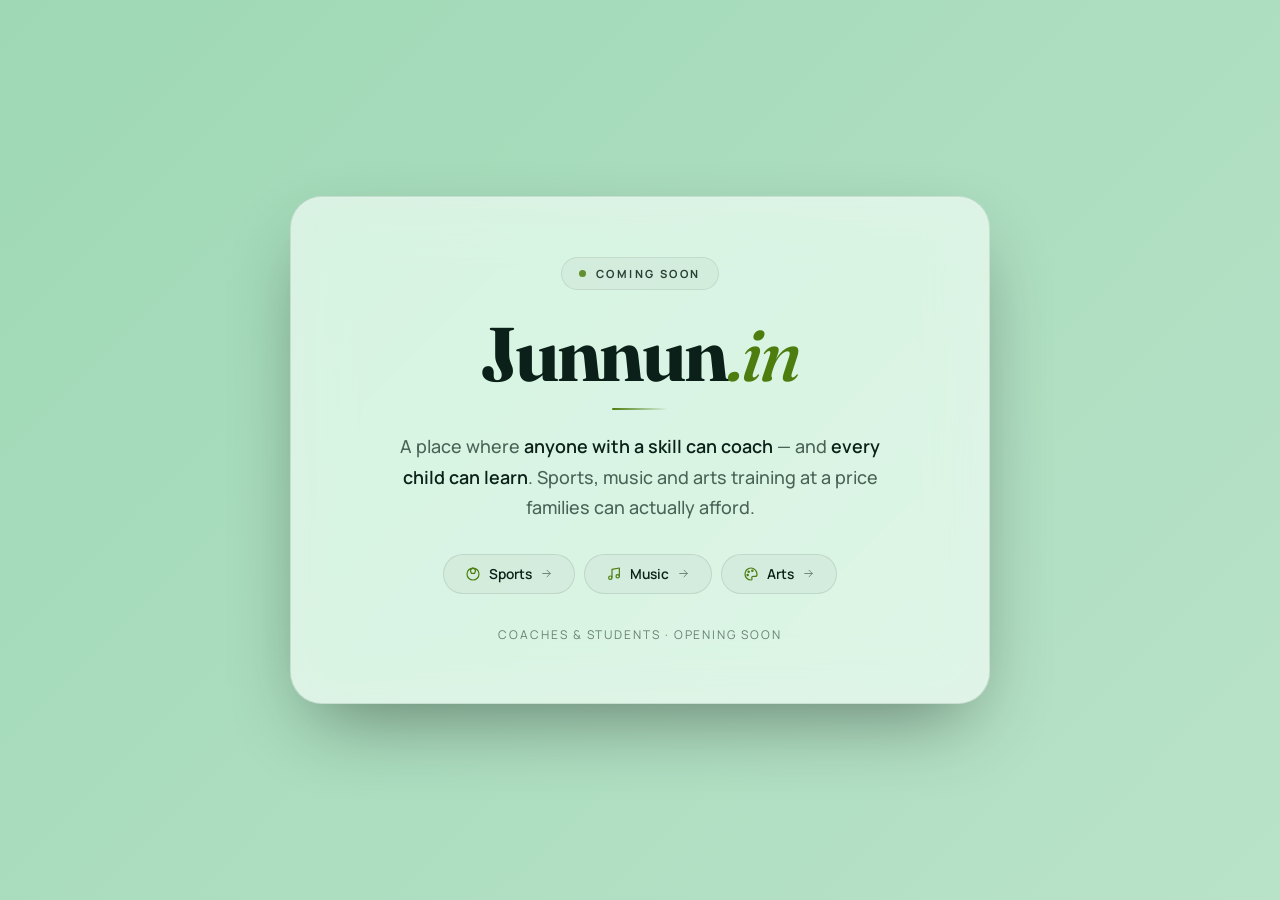
==== commit 97b62f22: "Split catalogs into dedicated Sports/Music/Arts pages with shared scene + styles" ====
--- a/index.html
+++ b/index.html
@@ -8,251 +8,9 @@
 <link rel="preconnect" href="https://fonts.googleapis.com">
 <link rel="preconnect" href="https://fonts.gstatic.com" crossorigin>
 <link href="https://fonts.googleapis.com/css2?family=Fraunces:opsz,wght@9..144,500;9..144,700&family=Manrope:wght@400;500;600;700&display=swap" rel="stylesheet">
-<style>
-  :root{
-    --deep:#04140f; --mid:#0b3527; --sea:#125c44; --grass:#1d9166;
-    --lime:#c9f24a; --sand:#f6d98a; --cream:#f3faf5;
-    --fg:#f3faf5; --muted:#a7c4b6;
-    --glass:rgba(255,255,255,.055); --edge:rgba(255,255,255,.13);
-    --ink:rgba(255,255,255,.9);
-  }
-  @media (prefers-color-scheme:light){
-    :root{
-      --deep:#f2faf4; --mid:#dff2e5; --sea:#c2e6d0; --grass:#9ed8b4;
-      --lime:#4d7c0f; --sand:#b45309; --cream:#0a2018;
-      --fg:#0a2018; --muted:#4a6357;
-      --glass:rgba(255,255,255,.62); --edge:rgba(10,32,24,.1);
-      --ink:rgba(10,32,24,.55);
-    }
-  }
-  *{box-sizing:border-box;margin:0;padding:0}
-  html,body{height:100%}
-  body{
-    position:relative; overflow:hidden; min-height:100vh;
-    display:flex; align-items:center; justify-content:center; padding:1.5rem;
-    background:linear-gradient(-45deg,var(--deep),var(--mid),var(--sea),var(--grass));
-    background-size:400% 400%; animation:flow 22s ease infinite;
-    color:var(--fg); font-family:"Manrope",system-ui,-apple-system,"Segoe UI",sans-serif;
-    text-align:center;
-  }
-  @keyframes flow{0%,100%{background-position:0% 50%}50%{background-position:100% 50%}}
-
-  /* ---- drifting scene layer ---- */
-  .scene{position:absolute;inset:0;z-index:0;pointer-events:none;overflow:hidden}
-  .drift{
-    position:absolute; left:100%; color:var(--ink); opacity:0;
-    animation-name:drift; animation-timing-function:linear; animation-iteration-count:infinite;
-    will-change:transform,opacity;
-  }
-  .drift svg{display:block;width:100%;height:100%;
-    fill:none;stroke:currentColor;stroke-width:1.6;stroke-linecap:round;stroke-linejoin:round}
-  @keyframes drift{
-    0%  {transform:translate(0,0) rotate(0deg); opacity:0}
-    8%  {opacity:.5}
-    50% {transform:translate(-55vw,-22px) rotate(6deg)}
-    92% {opacity:.5}
-    100%{transform:translate(-118vw,0) rotate(-4deg); opacity:0}
-  }
-  /* larger story vignettes read as scenes, not clutter */
-  .vignette{opacity:0;stroke-width:1.25}
-  .vignette svg{stroke-width:1.25}
-
-  /* ---- card ---- */
-  .card{
-    position:relative;z-index:2;width:100%;max-width:700px;
-    padding:clamp(2.25rem,5.5vw,3.75rem) clamp(1.5rem,5vw,3.25rem);
-    border-radius:32px;background:var(--glass);border:1px solid var(--edge);
-    backdrop-filter:blur(28px) saturate(140%);-webkit-backdrop-filter:blur(28px) saturate(140%);
-    box-shadow:0 32px 80px -24px rgba(0,0,0,.45), inset 0 1px 0 rgba(255,255,255,.14);
-    animation:rise .9s cubic-bezier(.2,.7,.2,1) both;
-  }
-  @keyframes rise{from{opacity:0;transform:translateY(22px) scale(.985)}to{opacity:1;transform:none}}
-
-  .eyebrow{
-    display:inline-flex;align-items:center;gap:.6rem;
-    font-size:.7rem;font-weight:700;letter-spacing:.22em;text-transform:uppercase;
-    color:var(--fg);opacity:.85;
-    border:1px solid var(--edge);border-radius:999px;padding:.5rem 1.05rem;margin-bottom:1.75rem;
-    background:rgba(127,127,127,.07);
-  }
-  .dot{width:7px;height:7px;border-radius:50%;background:var(--lime);
-    box-shadow:0 0 0 0 color-mix(in srgb,var(--lime) 60%,transparent);animation:pulse 2.4s ease-out infinite}
-  @keyframes pulse{0%{box-shadow:0 0 0 0 color-mix(in srgb,var(--lime) 55%,transparent)}
-    70%{box-shadow:0 0 0 11px transparent}100%{box-shadow:0 0 0 0 transparent}}
-
-  h1{
-    font-family:"Fraunces",Georgia,serif;font-weight:700;
-    font-size:clamp(2.6rem,8.5vw,4.75rem);line-height:.95;letter-spacing:-.035em;
-    margin-bottom:1.1rem;
-  }
-  h1 .dotin{color:var(--lime);font-style:italic;font-weight:500}
-
-  .rule{width:56px;height:2px;margin:0 auto 1.35rem;border-radius:2px;
-    background:linear-gradient(90deg,var(--lime),transparent)}
-
-  .tagline{
-    font-size:clamp(1rem,2.2vw,1.12rem);font-weight:500;line-height:1.68;
-    color:var(--muted);max-width:30rem;margin:0 auto 2rem;
-  }
-  .tagline b{color:var(--fg);font-weight:600}
-
-  .tabs{display:flex;flex-wrap:wrap;gap:.5rem;justify-content:center;margin-bottom:1.6rem}
-  .tab{
-    display:inline-flex;align-items:center;gap:.45rem;cursor:pointer;
-    font:inherit;font-size:.82rem;font-weight:600;letter-spacing:.01em;color:var(--fg);
-    border:1px solid var(--edge);border-radius:999px;padding:.5rem 1.15rem;
-    background:rgba(127,127,127,.07);
-    transition:transform .25s,border-color .25s,background .25s;
-  }
-  .tab:hover{transform:translateY(-2px);border-color:var(--lime)}
-  .tab[aria-selected="true"]{
-    border-color:var(--lime);
-    background:color-mix(in srgb,var(--lime) 17%,transparent);
-  }
-  .tab svg{width:15px;height:15px;fill:none;stroke:var(--lime);stroke-width:1.8;
-    stroke-linecap:round;stroke-linejoin:round}
-
-  .panel{display:none}
-  .panel.on{display:block;animation:fade .45s cubic-bezier(.2,.7,.2,1) both}
-  @keyframes fade{from{opacity:0;transform:translateY(9px)}to{opacity:1;transform:none}}
-  .panel h2{
-    font-size:.66rem;font-weight:700;letter-spacing:.2em;text-transform:uppercase;
-    color:var(--muted);margin-bottom:.95rem;opacity:.85;
-  }
-  .chips{display:flex;flex-wrap:wrap;gap:.4rem;justify-content:center;margin-bottom:1.9rem}
-  .chip{
-    font-size:.78rem;font-weight:500;color:var(--muted);
-    border:1px solid var(--edge);border-radius:9px;padding:.36rem .72rem;
-    background:rgba(127,127,127,.05);
-    transition:color .22s,border-color .22s,background .22s;
-  }
-  .chip:hover{color:var(--fg);border-color:var(--lime);background:rgba(127,127,127,.1)}
-
-  .foot{font-size:.75rem;letter-spacing:.16em;text-transform:uppercase;
-    color:var(--muted);opacity:.8}
-
-  @media (prefers-reduced-motion:reduce){
-    body,.drift,.dot,.card{animation:none!important}
-    .drift{opacity:.35}
-  }
-</style>
+<link rel="stylesheet" href="style.css">
 </head>
-<body>
-
-<div class="scene" aria-hidden="true">
-  <!-- ═══ SPORTS ═══ -->
-  <!-- football -->
-  <div class="drift" style="top:12%;width:56px;height:56px;animation-duration:34s;animation-delay:-2s">
-    <svg viewBox="0 0 40 40"><circle cx="20" cy="20" r="16"/><path d="M20 8l6 4.5-2.3 7h-7.4l-2.3-7L20 8zM6.5 15.5l7.5 2M33.5 15.5l-7.5 2M12 31l4.3-6.5M28 31l-4.3-6.5"/></svg>
-  </div>
-  <!-- badminton racket + shuttle -->
-  <div class="drift" style="top:63%;width:62px;height:62px;animation-duration:41s;animation-delay:-9s">
-    <svg viewBox="0 0 40 40"><ellipse cx="14" cy="13" rx="9" ry="11"/><path d="M8 8l12 10M20 8L8 18M14 24l6 9"/><path d="M30 26l4-4 3 5-4 3z"/><path d="M30 26l-3 3"/></svg>
-  </div>
-  <!-- cricket bat + ball -->
-  <div class="drift" style="top:34%;width:52px;height:52px;animation-duration:47s;animation-delay:-22s">
-    <svg viewBox="0 0 40 40"><path d="M24 6l6 6-13 15-6-6z"/><path d="M11 21l-5 6 4 4 6-5"/><circle cx="31" cy="30" r="5"/><path d="M28 27.5c2 1.5 3.5 3.5 4 6"/></svg>
-  </div>
-  <!-- trophy -->
-  <div class="drift" style="top:80%;width:46px;height:46px;animation-duration:38s;animation-delay:-30s">
-    <svg viewBox="0 0 40 40"><path d="M13 7h14v9a7 7 0 01-14 0z"/><path d="M13 10H8v3a5 5 0 005 5M27 10h5v3a5 5 0 01-5 5"/><path d="M20 23v6M14 33h12l-1.5-4h-9z"/></svg>
-  </div>
-
-  <!-- basketball -->
-  <div class="drift" style="top:17%;width:44px;height:44px;animation-duration:37s;animation-delay:-19s">
-    <svg viewBox="0 0 40 40"><circle cx="20" cy="20" r="16"/><path d="M20 4v32M4 20h32M9 9c6 5 6 17 0 22M31 9c-6 5-6 17 0 22"/></svg>
-  </div>
-  <!-- medal -->
-  <div class="drift" style="top:3%;width:40px;height:40px;animation-duration:45s;animation-delay:-28s">
-    <svg viewBox="0 0 40 40"><path d="M14 5l6 11M26 5l-6 11"/><circle cx="20" cy="25" r="10"/><path d="M20 20l1.8 3.6 4 .6-2.9 2.8.7 4-3.6-1.9-3.6 1.9.7-4-2.9-2.8 4-.6z"/></svg>
-  </div>
-
-  <!-- ═══ MUSIC ═══ -->
-  <!-- guitar -->
-  <div class="drift" style="top:22%;width:50px;height:50px;animation-duration:44s;animation-delay:-14s">
-    <svg viewBox="0 0 40 40"><path d="M17 20a7 7 0 108 8c1-3 4-3 5-6s-2-5-5-4-3 4-6 5a7 7 0 00-2-3z" transform="rotate(-12 20 22)"/><circle cx="17.5" cy="25.5" r="3"/><path d="M27 15l6-6M31 7l3 3"/></svg>
-  </div>
-  <!-- tabla / drum -->
-  <div class="drift" style="top:47%;width:46px;height:46px;animation-duration:36s;animation-delay:-26s">
-    <svg viewBox="0 0 40 40"><ellipse cx="20" cy="13" rx="11" ry="5"/><path d="M9 13v12c0 3 5 5 11 5s11-2 11-5V13"/><path d="M13 17.5v10M27 17.5v10M20 18.5v11"/></svg>
-  </div>
-  <!-- music notes -->
-  <div class="drift" style="top:72%;width:40px;height:40px;animation-duration:31s;animation-delay:-5s">
-    <svg viewBox="0 0 40 40"><path d="M15 27V10l14-3v17"/><ellipse cx="11.5" cy="28" rx="4" ry="3.2"/><ellipse cx="25.5" cy="25" rx="4" ry="3.2"/><path d="M15 15l14-3"/></svg>
-  </div>
-  <!-- flute -->
-  <div class="drift" style="top:6%;width:58px;height:58px;animation-duration:49s;animation-delay:-38s">
-    <svg viewBox="0 0 40 40"><path d="M6 25L31 12a3 3 0 013 5L11 29a3 3 0 01-5-4z"/><circle cx="15" cy="23" r="1.2"/><circle cx="20" cy="20.5" r="1.2"/><circle cx="25" cy="18" r="1.2"/></svg>
-  </div>
-
-  <!-- piano keys -->
-  <div class="drift" style="top:58%;width:52px;height:52px;animation-duration:50s;animation-delay:-41s">
-    <svg viewBox="0 0 40 40"><rect x="5" y="13" width="30" height="15" rx="2"/><path d="M12 13v15M19 13v15M26 13v15"/><path d="M9.5 13v8h4v-8M16.5 13v8h4v-8M23.5 13v8h4v-8"/></svg>
-  </div>
-  <!-- violin -->
-  <div class="drift" style="top:44%;width:48px;height:48px;animation-duration:40s;animation-delay:-7s">
-    <svg viewBox="0 0 40 40"><path d="M16 22a6 6 0 106 6 5 5 0 014-4 5 5 0 10-6-6 5 5 0 01-4 4z" transform="rotate(-20 20 24)"/><path d="M25 16l7-7M30 7l4 4M17 25l6-6"/></svg>
-  </div>
-
-  <!-- ═══ ART ═══ -->
-  <!-- palette -->
-  <div class="drift" style="top:55%;width:48px;height:48px;animation-duration:42s;animation-delay:-17s">
-    <svg viewBox="0 0 40 40"><path d="M20 5a15 15 0 000 30c3 0 3-3 2-5s1-4 4-4h4a5 5 0 005-5C35 12 28 5 20 5z"/><circle cx="14" cy="13" r="1.8"/><circle cx="24" cy="11" r="1.8"/><circle cx="11" cy="22" r="1.8"/><circle cx="29" cy="18" r="1.8"/></svg>
-  </div>
-  <!-- brush + pencil -->
-  <div class="drift" style="top:88%;width:52px;height:52px;animation-duration:39s;animation-delay:-11s">
-    <svg viewBox="0 0 40 40"><path d="M8 32c0-4 2-6 5-6s5 2 5 5-3 5-7 5H8z"/><path d="M13 26L29 9a3 3 0 014 4L16 30"/><path d="M26 12l4 4"/></svg>
-  </div>
-  <!-- easel -->
-  <div class="drift" style="top:40%;width:50px;height:50px;animation-duration:53s;animation-delay:-44s">
-    <svg viewBox="0 0 40 40"><rect x="11" y="7" width="18" height="14" rx="1.5"/><path d="M20 21v12M12 35l8-8 8 8M14 29h12"/></svg>
-  </div>
-
-  <!-- crayons -->
-  <div class="drift" style="top:85%;width:46px;height:46px;animation-duration:35s;animation-delay:-13s">
-    <svg viewBox="0 0 40 40"><path d="M11 30V16l3-5 3 5v14zM20 30V14l3-5 3 5v16zM29 30V18l3-5 3 5v12z"/><path d="M11 21h6M20 19h6M29 23h6"/></svg>
-  </div>
-  <!-- paint tube -->
-  <div class="drift" style="top:76%;width:42px;height:42px;animation-duration:54s;animation-delay:-50s">
-    <svg viewBox="0 0 40 40"><path d="M13 12h11l6 16a3 3 0 01-3 4H14a3 3 0 01-3-4z"/><path d="M15 8h7v4h-7zM17 5h3v3h-3"/><path d="M14 22h12"/></svg>
-  </div>
-
-  <!-- ═══ SCENE: COACH TEACHING A CHILD ═══ -->
-  <div class="drift vignette" style="top:28%;width:120px;height:88px;animation-duration:58s;animation-delay:-6s">
-    <svg viewBox="0 0 120 88">
-      <!-- coach (taller, arm extended guiding) -->
-      <circle cx="34" cy="20" r="7"/>
-      <path d="M34 27v22M34 33l14 6M34 33l-9 8M34 49l-7 17M34 49l8 17"/>
-      <!-- cap brim -->
-      <path d="M27 17h14M41 17l5 1"/>
-      <!-- child (smaller, mirroring the motion) -->
-      <circle cx="79" cy="37" r="5.5"/>
-      <path d="M79 42.5v15M79 47l-10-6M79 47l8 5M79 57.5l-6 11M79 57.5l6 11"/>
-      <!-- ball between them -->
-      <circle cx="60" cy="45" r="5"/>
-      <!-- ground line -->
-      <path d="M14 70h92" stroke-dasharray="3 7"/>
-    </svg>
-  </div>
-
-  <!-- ═══ SCENE: CHILDREN COMPETING (race to the tape) ═══ -->
-  <div class="drift vignette" style="top:66%;width:140px;height:82px;animation-duration:62s;animation-delay:-34s">
-    <svg viewBox="0 0 140 82">
-      <!-- runner 1 -->
-      <circle cx="26" cy="20" r="5.5"/>
-      <path d="M26 25.5v14M26 30l-9 4M26 30l10-5M26 39.5l-9 13M26 39.5l9 9"/>
-      <!-- runner 2 -->
-      <circle cx="62" cy="24" r="5.5"/>
-      <path d="M62 29.5v13M62 33l-10 6M62 33l9-6M62 42.5l-8 12M62 42.5l10 10"/>
-      <!-- runner 3 -->
-      <circle cx="98" cy="19" r="5.5"/>
-      <path d="M98 24.5v14M98 29l-10 3M98 29l9-5M98 38.5l-7 14M98 38.5l10 8"/>
-      <!-- finish tape + flag -->
-      <path d="M128 12v52M128 14h10v7h-10"/>
-      <path d="M8 64h120" stroke-dasharray="3 7"/>
-    </svg>
-  </div>
-</div>
+<body class="center">
 
 <main class="card">
   <span class="eyebrow"><span class="dot"></span>Coming Soon</span>
@@ -265,69 +23,27 @@
     Sports, music and arts training at a price families can actually afford.
   </p>
 
-  <div class="tabs" role="tablist" aria-label="What we coach">
-    <button class="tab" role="tab" id="t-sports" aria-controls="p-sports" aria-selected="true">
-      <svg viewBox="0 0 24 24"><circle cx="12" cy="12" r="9"/><path d="M12 3l4 3-1.5 5h-5L8 6z"/></svg>Sports</button>
-    <button class="tab" role="tab" id="t-music" aria-controls="p-music" aria-selected="false">
-      <svg viewBox="0 0 24 24"><path d="M9 17V5l11-2v12"/><circle cx="6.5" cy="17.5" r="2.5"/><circle cx="17.5" cy="15.5" r="2.5"/></svg>Music</button>
-    <button class="tab" role="tab" id="t-arts" aria-controls="p-arts" aria-selected="false">
-      <svg viewBox="0 0 24 24"><path d="M12 3a9 9 0 000 18c1.8 0 1.8-1.8 1.2-3s.6-2.4 2.4-2.4H18a3 3 0 003-3c0-5.4-4.2-9.6-9-9.6z"/><circle cx="8.5" cy="8.5" r="1"/><circle cx="14" cy="7" r="1"/><circle cx="7" cy="13.5" r="1"/></svg>Arts</button>
-  </div>
-
-  <div class="panel on" id="p-sports" role="tabpanel" aria-labelledby="t-sports">
-    <h2>Games we'll coach</h2>
-    <div class="chips">
-      <span class="chip">Cricket</span><span class="chip">Football</span><span class="chip">Badminton</span>
-      <span class="chip">Basketball</span><span class="chip">Volleyball</span><span class="chip">Kabaddi</span>
-      <span class="chip">Kho-Kho</span><span class="chip">Athletics</span><span class="chip">Table Tennis</span>
-      <span class="chip">Hockey</span><span class="chip">Swimming</span><span class="chip">Chess</span>
-      <span class="chip">Carrom</span><span class="chip">Boxing</span><span class="chip">Wrestling</span>
-    </div>
-  </div>
-
-  <div class="panel" id="p-music" role="tabpanel" aria-labelledby="t-music">
-    <h2>Instruments &amp; voice</h2>
-    <div class="chips">
-      <span class="chip">Tabla</span><span class="chip">Guitar</span><span class="chip">Keyboard</span>
-      <span class="chip">Harmonium</span><span class="chip">Violin</span><span class="chip">Flute</span>
-      <span class="chip">Sitar</span><span class="chip">Dholak</span><span class="chip">Drums</span>
-      <span class="chip">Hindustani Vocal</span><span class="chip">Carnatic Vocal</span>
-      <span class="chip">Western Vocal</span><span class="chip">Folk Music</span>
-    </div>
-  </div>
-
-  <div class="panel" id="p-arts" role="tabpanel" aria-labelledby="t-arts">
-    <h2>Arts &amp; movement</h2>
-    <div class="chips">
-      <span class="chip">Painting</span><span class="chip">Sketching</span><span class="chip">Craft</span>
-      <span class="chip">Clay Modelling</span><span class="chip">Calligraphy</span>
-      <span class="chip">Bharatanatyam</span><span class="chip">Kathak</span><span class="chip">Folk Dance</span>
-      <span class="chip">Western Dance</span><span class="chip">Theatre</span><span class="chip">Yoga</span>
-      <span class="chip">Gymnastics</span><span class="chip">Martial Arts</span>
-    </div>
-  </div>
+  <nav class="tabs" aria-label="Browse what we coach">
+    <a class="tab" href="sports.html">
+      <svg viewBox="0 0 24 24"><circle cx="12" cy="12" r="9"/><path d="M12 3l4 3-1.5 5h-5L8 6z"/></svg>
+      Sports
+      <svg class="arrow" viewBox="0 0 24 24"><path d="M5 12h14M13 6l6 6-6 6"/></svg>
+    </a>
+    <a class="tab" href="music.html">
+      <svg viewBox="0 0 24 24"><path d="M9 17V5l11-2v12"/><circle cx="6.5" cy="17.5" r="2.5"/><circle cx="17.5" cy="15.5" r="2.5"/></svg>
+      Music
+      <svg class="arrow" viewBox="0 0 24 24"><path d="M5 12h14M13 6l6 6-6 6"/></svg>
+    </a>
+    <a class="tab" href="arts.html">
+      <svg viewBox="0 0 24 24"><path d="M12 3a9 9 0 000 18c1.8 0 1.8-1.8 1.2-3s.6-2.4 2.4-2.4H18a3 3 0 003-3c0-5.4-4.2-9.6-9-9.6z"/><circle cx="8.5" cy="8.5" r="1"/><circle cx="14" cy="7" r="1"/><circle cx="7" cy="13.5" r="1"/></svg>
+      Arts
+      <svg class="arrow" viewBox="0 0 24 24"><path d="M5 12h14M13 6l6 6-6 6"/></svg>
+    </a>
+  </nav>
 
   <p class="foot">Coaches &amp; Students · Opening soon</p>
 </main>
 
-<script>
-  const tabs = [...document.querySelectorAll('.tab')];
-  const show = t => tabs.forEach(x => {
-    const on = x === t;
-    x.setAttribute('aria-selected', on);
-    document.getElementById(x.getAttribute('aria-controls')).classList.toggle('on', on);
-  });
-  tabs.forEach((t, i) => {
-    t.addEventListener('click', () => show(t));
-    t.addEventListener('keydown', e => {
-      const d = e.key === 'ArrowRight' ? 1 : e.key === 'ArrowLeft' ? -1 : 0;
-      if (!d) return;
-      e.preventDefault();
-      const next = tabs[(i + d + tabs.length) % tabs.length];
-      next.focus(); show(next);
-    });
-  });
-</script>
-
+<script src="scene.js"></script>
 </body>
 </html>
--- a/style.css
+++ b/style.css
@@ -0,0 +1,149 @@
+:root{
+  --deep:#04140f; --mid:#0b3527; --sea:#125c44; --grass:#1d9166;
+  --lime:#c9f24a; --sand:#f6d98a;
+  --fg:#f3faf5; --muted:#a7c4b6;
+  --glass:rgba(255,255,255,.055); --edge:rgba(255,255,255,.13);
+  --ink:rgba(255,255,255,.9);
+}
+@media (prefers-color-scheme:light){
+  :root{
+    --deep:#f2faf4; --mid:#dff2e5; --sea:#c2e6d0; --grass:#9ed8b4;
+    --lime:#4d7c0f; --sand:#b45309;
+    --fg:#0a2018; --muted:#4a6357;
+    --glass:rgba(255,255,255,.62); --edge:rgba(10,32,24,.1);
+    --ink:rgba(10,32,24,.55);
+  }
+}
+*{box-sizing:border-box;margin:0;padding:0}
+html{scroll-behavior:smooth}
+body{
+  position:relative; min-height:100vh;
+  background:linear-gradient(-45deg,var(--deep),var(--mid),var(--sea),var(--grass));
+  background-size:400% 400%; animation:flow 22s ease infinite;
+  background-attachment:fixed;
+  color:var(--fg); font-family:"Manrope",system-ui,-apple-system,"Segoe UI",sans-serif;
+}
+@keyframes flow{0%,100%{background-position:0% 50%}50%{background-position:100% 50%}}
+
+/* ── drifting background scene ── */
+.scene{position:fixed;inset:0;z-index:0;pointer-events:none;overflow:hidden}
+.drift{
+  position:absolute;left:100%;color:var(--ink);opacity:0;
+  animation-name:drift;animation-timing-function:linear;animation-iteration-count:infinite;
+  will-change:transform,opacity;
+}
+.drift svg{display:block;width:100%;height:100%;
+  fill:none;stroke:currentColor;stroke-width:1.6;stroke-linecap:round;stroke-linejoin:round}
+.drift.vignette svg{stroke-width:1.25}
+@keyframes drift{
+  0%{transform:translate(0,0) rotate(0deg);opacity:0}
+  8%{opacity:.5}
+  50%{transform:translate(-55vw,-22px) rotate(6deg)}
+  92%{opacity:.5}
+  100%{transform:translate(-118vw,0) rotate(-4deg);opacity:0}
+}
+
+/* ── shared shell ── */
+.wrap{position:relative;z-index:2;max-width:960px;margin:0 auto;padding:clamp(1.5rem,4vw,3rem) 1.5rem}
+.center{min-height:100vh;display:flex;align-items:center;justify-content:center;padding:1.5rem}
+
+.card{
+  position:relative;z-index:2;width:100%;max-width:700px;
+  padding:clamp(2.25rem,5.5vw,3.75rem) clamp(1.5rem,5vw,3.25rem);
+  border-radius:32px;background:var(--glass);border:1px solid var(--edge);
+  backdrop-filter:blur(28px) saturate(140%);-webkit-backdrop-filter:blur(28px) saturate(140%);
+  box-shadow:0 32px 80px -24px rgba(0,0,0,.45),inset 0 1px 0 rgba(255,255,255,.14);
+  text-align:center;animation:rise .9s cubic-bezier(.2,.7,.2,1) both;
+}
+@keyframes rise{from{opacity:0;transform:translateY(22px) scale(.985)}to{opacity:1;transform:none}}
+
+.eyebrow{
+  display:inline-flex;align-items:center;gap:.6rem;
+  font-size:.7rem;font-weight:700;letter-spacing:.22em;text-transform:uppercase;
+  color:var(--fg);opacity:.85;
+  border:1px solid var(--edge);border-radius:999px;padding:.5rem 1.05rem;margin-bottom:1.75rem;
+  background:rgba(127,127,127,.07);
+}
+.dot{width:7px;height:7px;border-radius:50%;background:var(--lime);animation:pulse 2.4s ease-out infinite}
+@keyframes pulse{0%{box-shadow:0 0 0 0 color-mix(in srgb,var(--lime) 55%,transparent)}
+  70%{box-shadow:0 0 0 11px transparent}100%{box-shadow:0 0 0 0 transparent}}
+
+h1{
+  font-family:"Fraunces",Georgia,serif;font-weight:700;
+  font-size:clamp(2.6rem,8.5vw,4.75rem);line-height:.95;letter-spacing:-.035em;margin-bottom:1.1rem;
+}
+h1 .dotin{color:var(--lime);font-style:italic;font-weight:500}
+.rule{width:56px;height:2px;margin:0 auto 1.35rem;border-radius:2px;
+  background:linear-gradient(90deg,var(--lime),transparent)}
+.tagline{
+  font-size:clamp(1rem,2.2vw,1.12rem);font-weight:500;line-height:1.68;
+  color:var(--muted);max-width:30rem;margin:0 auto 2rem;
+}
+.tagline b{color:var(--fg);font-weight:600}
+.foot{font-size:.75rem;letter-spacing:.16em;text-transform:uppercase;color:var(--muted);opacity:.8}
+
+/* ── category links (landing) ── */
+.tabs{display:flex;flex-wrap:wrap;gap:.6rem;justify-content:center;margin-bottom:2rem}
+.tab{
+  display:inline-flex;align-items:center;gap:.5rem;cursor:pointer;text-decoration:none;
+  font:inherit;font-size:.86rem;font-weight:600;color:var(--fg);
+  border:1px solid var(--edge);border-radius:999px;padding:.6rem 1.3rem;
+  background:rgba(127,127,127,.07);
+  transition:transform .25s,border-color .25s,background .25s;
+}
+.tab:hover{transform:translateY(-2px);border-color:var(--lime);
+  background:color-mix(in srgb,var(--lime) 15%,transparent)}
+.tab svg{width:16px;height:16px;fill:none;stroke:var(--lime);stroke-width:1.8;
+  stroke-linecap:round;stroke-linejoin:round}
+.tab .arrow{stroke:currentColor;width:13px;height:13px;opacity:.5;transition:transform .25s,opacity .25s}
+.tab:hover .arrow{transform:translateX(3px);opacity:1}
+
+/* ── catalog page ── */
+.back{
+  display:inline-flex;align-items:center;gap:.45rem;text-decoration:none;
+  font-size:.8rem;font-weight:600;color:var(--muted);margin-bottom:2rem;
+  transition:color .2s;
+}
+.back:hover{color:var(--lime)}
+.back svg{width:14px;height:14px;fill:none;stroke:currentColor;stroke-width:2;
+  stroke-linecap:round;stroke-linejoin:round}
+
+.head{text-align:center;margin-bottom:2.5rem;animation:rise .8s cubic-bezier(.2,.7,.2,1) both}
+.head h1{font-size:clamp(2.1rem,6vw,3.2rem);margin-bottom:.85rem}
+.head p{font-size:clamp(.95rem,2vw,1.05rem);color:var(--muted);line-height:1.65;
+  max-width:34rem;margin:0 auto}
+
+.grid{
+  display:grid;grid-template-columns:repeat(auto-fill,minmax(230px,1fr));
+  gap:.9rem;margin-bottom:3rem;
+}
+.item{
+  text-align:left;padding:1.25rem 1.35rem;border-radius:18px;
+  background:var(--glass);border:1px solid var(--edge);
+  backdrop-filter:blur(20px) saturate(140%);-webkit-backdrop-filter:blur(20px) saturate(140%);
+  transition:transform .28s cubic-bezier(.2,.7,.2,1),border-color .28s,box-shadow .28s;
+  animation:rise .7s cubic-bezier(.2,.7,.2,1) both;
+}
+.item:hover{transform:translateY(-4px);border-color:var(--lime);
+  box-shadow:0 18px 40px -18px rgba(0,0,0,.45)}
+.item h3{font-size:1rem;font-weight:700;letter-spacing:-.01em;margin-bottom:.4rem}
+.item p{font-size:.82rem;line-height:1.55;color:var(--muted);margin-bottom:.85rem}
+.meta{display:flex;flex-wrap:wrap;gap:.35rem}
+.pill{
+  font-size:.68rem;font-weight:600;letter-spacing:.04em;color:var(--muted);
+  border:1px solid var(--edge);border-radius:7px;padding:.24rem .55rem;
+  background:rgba(127,127,127,.06);
+}
+.pill.fee{color:var(--lime);border-color:color-mix(in srgb,var(--lime) 45%,transparent)}
+
+.note{
+  text-align:center;padding:1.75rem;border-radius:20px;
+  background:var(--glass);border:1px dashed var(--edge);margin-bottom:2rem;
+}
+.note strong{display:block;font-size:.95rem;margin-bottom:.4rem}
+.note span{font-size:.83rem;color:var(--muted);line-height:1.6}
+
+@media (prefers-reduced-motion:reduce){
+  body,.drift,.dot,.card,.item,.head{animation:none!important}
+  .drift{opacity:.35}
+}
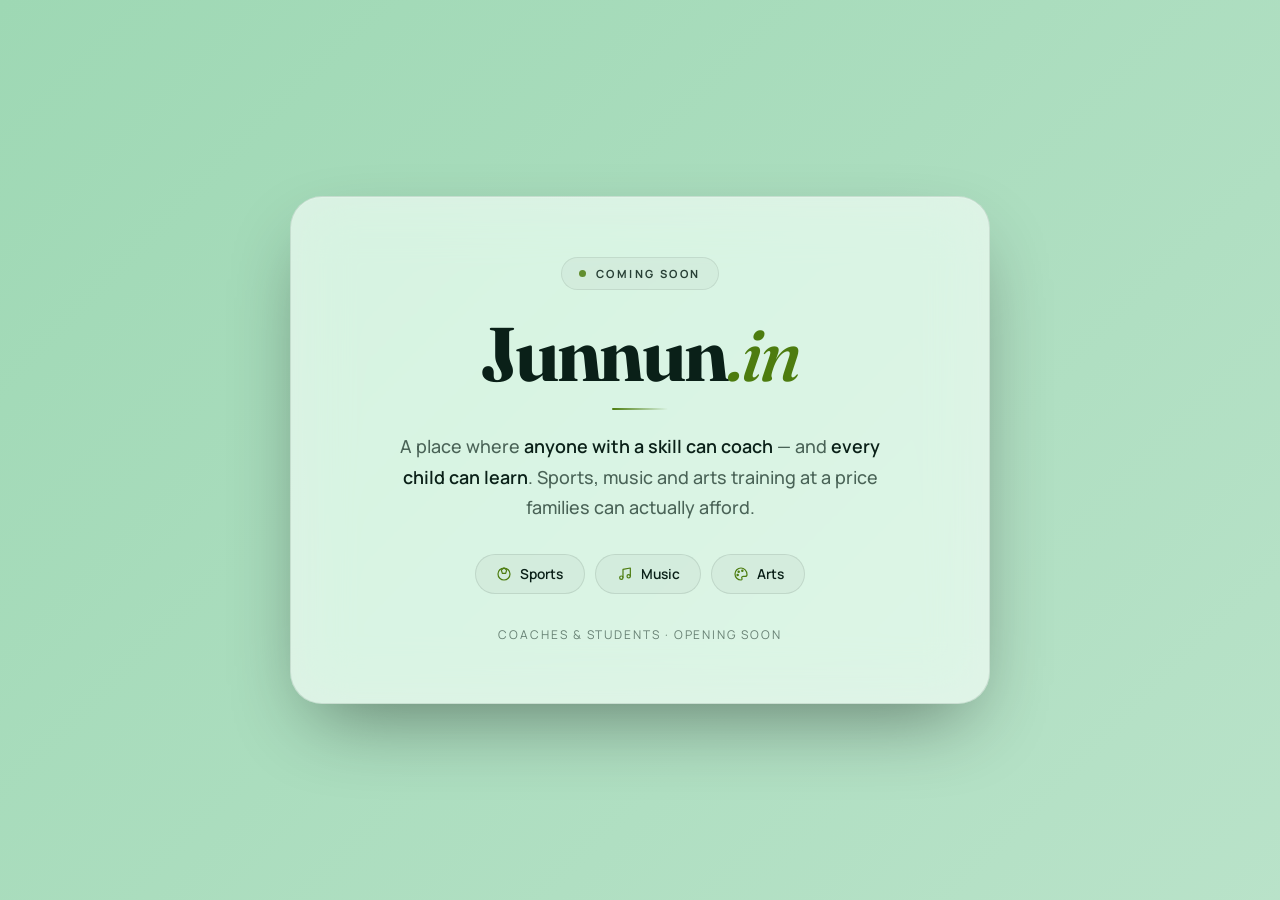
==== commit 4245beba: "Simplify main/prod to coming-soon + mission only; full catalog site lives on dev branch" ====
--- a/index.html
+++ b/index.html
@@ -23,23 +23,20 @@
     Sports, music and arts training at a price families can actually afford.
   </p>
 
-  <nav class="tabs" aria-label="Browse what we coach">
-    <a class="tab" href="sports.html">
+  <div class="tabs" role="list" aria-label="What we'll coach">
+    <span class="tab" role="listitem">
       <svg viewBox="0 0 24 24"><circle cx="12" cy="12" r="9"/><path d="M12 3l4 3-1.5 5h-5L8 6z"/></svg>
       Sports
-      <svg class="arrow" viewBox="0 0 24 24"><path d="M5 12h14M13 6l6 6-6 6"/></svg>
-    </a>
-    <a class="tab" href="music.html">
+    </span>
+    <span class="tab" role="listitem">
       <svg viewBox="0 0 24 24"><path d="M9 17V5l11-2v12"/><circle cx="6.5" cy="17.5" r="2.5"/><circle cx="17.5" cy="15.5" r="2.5"/></svg>
       Music
-      <svg class="arrow" viewBox="0 0 24 24"><path d="M5 12h14M13 6l6 6-6 6"/></svg>
-    </a>
-    <a class="tab" href="arts.html">
+    </span>
+    <span class="tab" role="listitem">
       <svg viewBox="0 0 24 24"><path d="M12 3a9 9 0 000 18c1.8 0 1.8-1.8 1.2-3s.6-2.4 2.4-2.4H18a3 3 0 003-3c0-5.4-4.2-9.6-9-9.6z"/><circle cx="8.5" cy="8.5" r="1"/><circle cx="14" cy="7" r="1"/><circle cx="7" cy="13.5" r="1"/></svg>
       Arts
-      <svg class="arrow" viewBox="0 0 24 24"><path d="M5 12h14M13 6l6 6-6 6"/></svg>
-    </a>
-  </nav>
+    </span>
+  </div>
 
   <p class="foot">Coaches &amp; Students · Opening soon</p>
 </main>
--- a/style.css
+++ b/style.css
@@ -126,6 +126,21 @@
 }
 .item:hover{transform:translateY(-4px);border-color:var(--lime);
   box-shadow:0 18px 40px -18px rgba(0,0,0,.45)}
+.thumb{
+  height:92px;border-radius:13px;margin-bottom:1rem;
+  display:flex;align-items:center;justify-content:center;
+  border:1px solid var(--edge);overflow:hidden;
+  background:
+    radial-gradient(120% 90% at 50% 8%, color-mix(in srgb,var(--lime) 20%,transparent), transparent 68%),
+    linear-gradient(135deg, rgba(127,127,127,.1), rgba(127,127,127,.03));
+}
+.thumb svg{
+  width:42px;height:42px;fill:none;stroke:var(--lime);
+  stroke-width:1.45;stroke-linecap:round;stroke-linejoin:round;
+  transition:transform .32s cubic-bezier(.2,.7,.2,1);
+}
+.item:hover .thumb svg{transform:scale(1.1) rotate(-3deg)}
+
 .item h3{font-size:1rem;font-weight:700;letter-spacing:-.01em;margin-bottom:.4rem}
 .item p{font-size:.82rem;line-height:1.55;color:var(--muted);margin-bottom:.85rem}
 .meta{display:flex;flex-wrap:wrap;gap:.35rem}
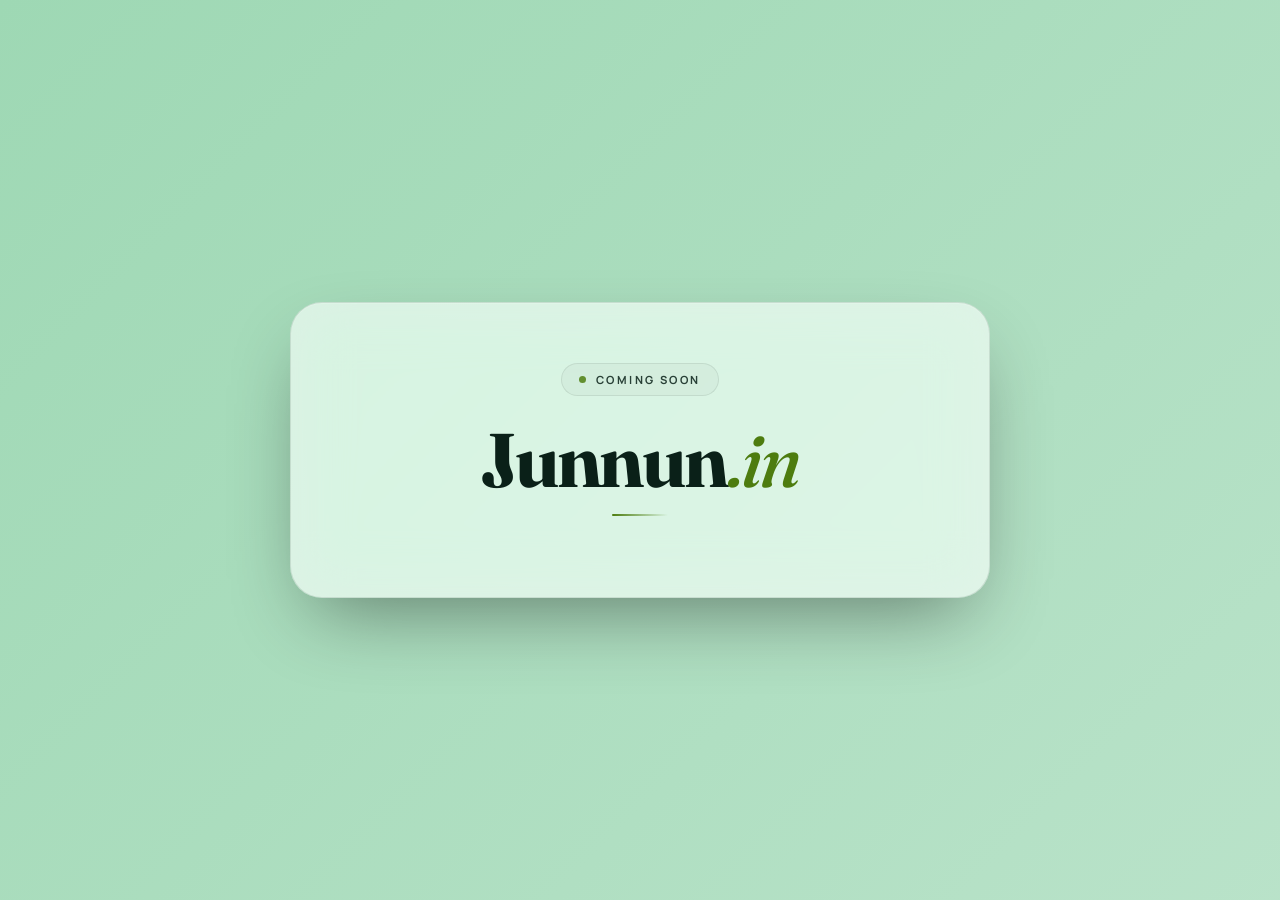
==== commit ab7dd347: "Strip prod down to bare coming-soon: remove mission tagline and category tags" ====
--- a/index.html
+++ b/index.html
@@ -4,7 +4,7 @@
 <meta charset="UTF-8">
 <meta name="viewport" content="width=device-width, initial-scale=1.0">
 <title>Junnun.in — Coming Soon</title>
-<meta name="description" content="Junnun.in connects everyday coaches with children for affordable sports, music and arts training — quality coaching within every family's reach.">
+<meta name="description" content="Junnun.in — coming soon.">
 <link rel="preconnect" href="https://fonts.googleapis.com">
 <link rel="preconnect" href="https://fonts.gstatic.com" crossorigin>
 <link href="https://fonts.googleapis.com/css2?family=Fraunces:opsz,wght@9..144,500;9..144,700&family=Manrope:wght@400;500;600;700&display=swap" rel="stylesheet">
@@ -17,28 +17,6 @@
 
   <h1>Junnun<span class="dotin">.in</span></h1>
   <div class="rule"></div>
-
-  <p class="tagline">
-    A place where <b>anyone with a skill can coach</b> — and <b>every child can learn</b>.
-    Sports, music and arts training at a price families can actually afford.
-  </p>
-
-  <div class="tabs" role="list" aria-label="What we'll coach">
-    <span class="tab" role="listitem">
-      <svg viewBox="0 0 24 24"><circle cx="12" cy="12" r="9"/><path d="M12 3l4 3-1.5 5h-5L8 6z"/></svg>
-      Sports
-    </span>
-    <span class="tab" role="listitem">
-      <svg viewBox="0 0 24 24"><path d="M9 17V5l11-2v12"/><circle cx="6.5" cy="17.5" r="2.5"/><circle cx="17.5" cy="15.5" r="2.5"/></svg>
-      Music
-    </span>
-    <span class="tab" role="listitem">
-      <svg viewBox="0 0 24 24"><path d="M12 3a9 9 0 000 18c1.8 0 1.8-1.8 1.2-3s.6-2.4 2.4-2.4H18a3 3 0 003-3c0-5.4-4.2-9.6-9-9.6z"/><circle cx="8.5" cy="8.5" r="1"/><circle cx="14" cy="7" r="1"/><circle cx="7" cy="13.5" r="1"/></svg>
-      Arts
-    </span>
-  </div>
-
-  <p class="foot">Coaches &amp; Students · Opening soon</p>
 </main>
 
 <script src="scene.js"></script>
